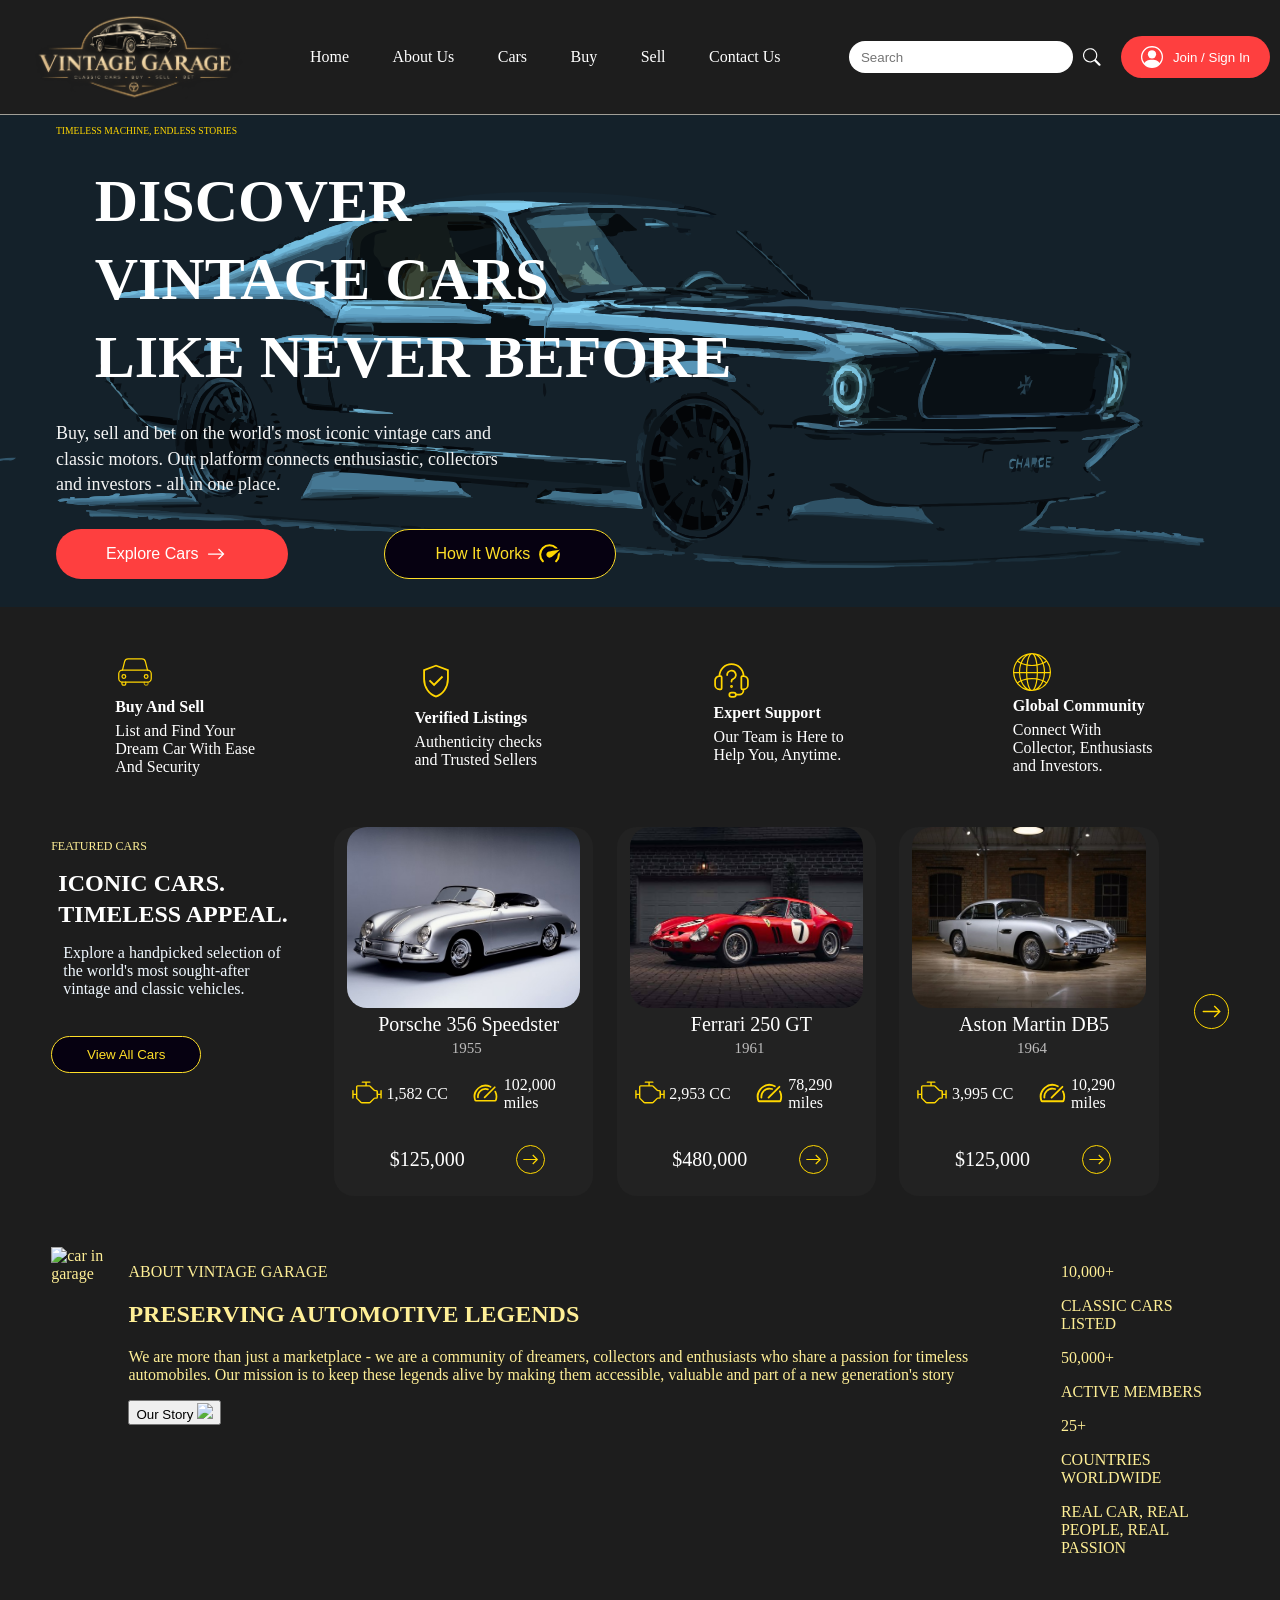
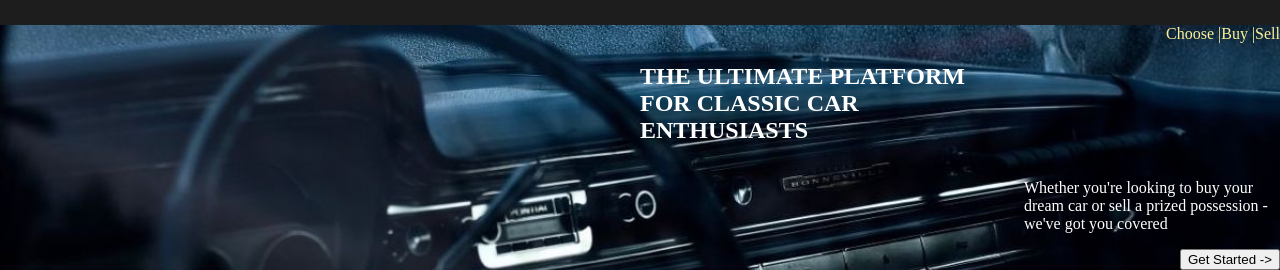
==== index.html @ 6bc0d579 "Initial commit" ====
<html>
  <head>
  <link rel="stylesheet" href="Style/about.css";>
   <link rel="stylesheet" href="Style/nav.css">
   <link rel="stylesheet" href="Style/index-header.css">
   
   
    <style>

    </style>


   </head>
   <body>
	  <div class="top">

      <div class="logo">
        <img class="logo-img" alt="Main-Logo" src="pic/logo.png">
      </div>    
						
      <div class="navi">
        <div class="nav-tab"><a>Home </a></div>
        <div class="nav-tab"><a>About Us</a></div>
        <div class="nav-tab"><a>Cars</a></div>
        <div class="nav-tab"><a>Buy</a></div>
        <div class="nav-tab"><a>Sell</a></div>
        <div class="nav-tab"><a>Contact Us</a></div>
      </div>

      <div class="search">
        <input class="search-bar" type="text" placeholder="Search">
        <svg xmlns="http://www.w3.org/2000/svg" width="20" height="20" fill="currentColor" class="bi-bi-search" viewBox="0 0 16 16">
          <path d="M11.742 10.344a6.5 6.5 0 1 0-1.397 1.398h-.001q.044.06.098.115l3.85 3.85a1 1 0 0 0 1.415-1.414l-3.85-3.85a1 1 0 0 0-.115-.1zM12 6.5a5.5 5.5 0 1 1-11 0 5.5 5.5 0 0 1 11 0"/>
        </svg>
      </div>

      <div  class="login">
        <button>
          <svg xmlns="http://www.w3.org/2000/svg" width="22" height="22" fill="currentColor" class="bi-bi-person-circle" viewBox="0 0 16 16">
            <path d="M11 6a3 3 0 1 1-6 0 3 3 0 0 1 6 0"/>
            <path fill-rule="evenodd" d="M0 8a8 8 0 1 1 16 0A8 8 0 0 1 0 8m8-7a7 7 0 0 0-5.468 11.37C3.242 11.226 4.805 10 8 10s4.757 1.225 5.468 2.37A7 7 0 0 0 8 1"/>
          </svg>
          Join / Sign In
        </button>
      </div>     
    </div>

  
    <header>
      <section class="hero">
        <div  class="hero-content">
          <p class="p-head">TIMELESS MACHINE, ENDLESS STORIES</p>
          <H1 class="head-head">
            DISCOVER <br>
            VINTAGE CARS <br>
            LIKE NEVER BEFORE <BR>
          </H1>
          <P class="p-content">Buy, sell and bet on the world's most iconic vintage cars and  classic motors.
            Our platform connects enthusiastic, collectors and investors - all in one place.
          </P>
        </div>

        <div class="hero-button">
          <button class="explore">Explore Cars 

            <svg xmlns="http://www.w3.org/2000/svg" width="30" height="30" viewBox="0 0 24 24" style="margin-left:2%;"><path fill="#ffffff" d="m18 12l.354-.354l.353.354l-.353.354zm-12 .5a.5.5 0 0 1 0-1zm8.354-4.854l4 4l-.708.708l-4-4zm4 4.708l-4 4l-.708-.708l4-4zM18 12.5H6v-1h12z"/></svg>            

          </button>
          
          
          <button class="how">How It Works  
            <svg xmlns="http://www.w3.org/2000/svg" width="25" height="25" viewBox="0 0 24 24". style="margin-left:5%;"><mask id="lineMdSpeedometerLoop0"><path fill="none" stroke="#ffff" stroke-dasharray="46" stroke-dashoffset="46" stroke-linecap="round" stroke-width="2" d="M21 13C21 8.02944 16.9706 4 12 4C7.02944 4 3 8.02944 3 13C3 17.9706 7.02944 22 12 22" transform="rotate(45 12 13)"><animate fill="freeze" attributeName="stroke-dashoffset" dur="0.6s" values="46;92"/></path><g fill-opacity="0" transform="rotate(-100 12 13)"><path d="M12 14C12 14 12 14 12 14C12 14 12 14 12 14C12 14 12 14 12 14C12 14 12 14 12 14Z"><animate fill="freeze" attributeName="d" begin="0.4s" dur="0.2s" values="M12 14C12 14 12 14 12 14C12 14 12 14 12 14C12 14 12 14 12 14C12 14 12 14 12 14Z;M17 13C17 15.7614 14.7614 18 12 18C9.23858 18 7 15.7614 7 13C7 10.2386 12 -2 12 -2C12 -2 17 10.2386 17 13Z"/></path><path fill="#fff" d="M12 14C12 14 12 14 12 14C12 14 12 14 12 14C12 14 12 14 12 14C12 14 12 14 12 14Z"><animate fill="freeze" attributeName="d" begin="0.4s" dur="0.2s" values="M12 14C12 14 12 14 12 14C12 14 12 14 12 14C12 14 12 14 12 14C12 14 12 14 12 14Z;M15 13C15 14.6568 13.6569 16 12 16C10.3431 16 9 14.6568 9 13C9 11.3431 12 2 12 2C12 2 15 11.3431 15 13Z"/></path><set attributeName="fill-opacity" begin="0.4s" to="1"/><animateTransform attributeName="transform" begin="0.6s" dur="6s" repeatCount="indefinite" type="rotate" values="-100 12 13;65 12 13;65 12 13;65 12 13;30 12 13;10 12 13;0 12 13;35 12 13;55 12 13;65 12 13;75 12 13;15 12 13;-20 12 13;-100 12 13"/></g></mask><rect width="24" height="24" fill="gold" mask="url(#lineMdSpeedometerLoop0)"/></svg>

          </button>
        </div>
      </section>
    </header>

    <div class="icons">   
      <!-- parent icon box ^ -->
      
      <div class="icon-buy">

          <svg xmlns="http://www.w3.org/2000/svg" width="40" height="40" viewBox="0 0 48 48"><path fill="none"
          stroke="#ffd500" stroke-linecap="round" stroke-linejoin="round" d="M8.4 36.146s-.194 1.51 0 2.228c.135.498.264 1.337.78 1.337h2.897c.516 0 .645-.839.78-1.337c.194-.717 0-2.228 0-2.228" stroke-width="1.5"/><rect width="39" height="14.486" x="4.5" y="21.66" fill="none" 
          stroke="#ffd500" stroke-linecap="round" stroke-linejoin="round" rx="4.457" ry="4.457" stroke-width="1.5"/><path fill="none" 
          stroke="#ffd500" stroke-linecap="round" stroke-linejoin="round" d="M35.143 36.146s-.194 1.51 0 2.228c.135.498.264 1.337.78 1.337h2.897c.516 0 .645-.839.78-1.337c.194-.717 0-2.228 0-2.228"/><circle cx="10.629" cy="29.46" r="2.229" fill="none" 
          stroke="#ffd500" stroke-linecap="round" stroke-linejoin="round" stroke-width="1.5"/><path fill="none"
           stroke="#ffd500" stroke-linecap="round" stroke-linejoin="round" d="m8.957 21.66l2.563-10.029c.438-1.713 2.353-3.343 4.123-3.343h16.714c1.77 0 3.685 1.63 4.123 3.343l2.563 10.029" stroke-width="1.5"/><circle cx="37.371" cy="29.46" r="2.229" fill="none" 
           stroke="#ffd500" stroke-linecap="round" stroke-linejoin="round" stroke-width="1.5"/></svg>

        <div class="icon-head">
          Buy And Sell
        </div>
        <div class="text">
          List and Find Your Dream Car With Ease And Security
        </div>

      </div>

      <div class="icon-check">  

          <svg xmlns="http://www.w3.org/2000/svg" width="44" height="44" viewBox="0 0 24 24"><path fill="#ffd500" d="M10.95 14.858L15.908 9.9l-.714-.713l-4.244 4.244l-2.138-2.139l-.714.714l2.852 2.852ZM12 20.962q-3.013-.895-5.007-3.651Q5 14.554 5 11.1V5.692l7-2.615l7 2.615V11.1q0 3.454-1.993 6.21q-1.994 2.757-5.007 3.652Zm0-1.062q2.6-.825 4.3-3.3t1.7-5.5V6.375l-6-2.23l-6 2.23V11.1q0 3.025 1.7 5.5t4.3 3.3Zm0-7.88Z"/></svg>

          <div class="icon-head">
          Verified Listings
        </div>

        <div class="text">
          Authenticity checks and Trusted Sellers
        </div>

      </div>

      <div class="icon-support">

          <svg xmlns="http://www.w3.org/2000/svg" width="35" height="35" viewBox="0 0 24 24" fill="#000000">
          <g fill="none" stroke="#ffd500" stroke-width="1.2">
          <path stroke-linecap="round" stroke-linejoin="round" d="M4.5 18h-.75a3 3 0 0 1-3-3v-3a3 3 0 0 1 3-3h.75a.75.75 0 0 1 .75.75v7.5a.75.75 0 0 1-.75.75m15.75 0h-.75a.75.75 0 0 1-.75-.75v-7.5A.75.75 0 0 1 19.5 9h.75a3 3 0 0 1 3 3v3a3 3 0 0 1-3 3M3.75 9a8.25 8.25 0 1 1 16.5 0M15 21.75h2.25a3 3 0 0 0 3-3V18"/>
          <path stroke-linecap="round" stroke-linejoin="round" d="M13.5 23.25H12a1.5 1.5 0 1 1 0-3h1.5a1.5 1.5 0 1 1 0 3M9 8.25a3 3 0 0 1 5.753-1.192c.218.505.294 1.06.218 1.605A3 3 0 0 1 13 11.079a1.5 1.5 0 0 0-1 1.415v.256"/>
          <path d="M12 16.5a.375.375 0 0 1 0-.75m0 .75a.375.375 0 0 0 0-.75"/>
          </g>
          </svg>

          <div class="icon-head">
          Expert Support
          </div>

        <div class="text">
          Our Team is Here to Help You, Anytime.
        </div>

      </div>

      <div class="icon-global">
        
          <svg xmlns="http://www.w3.org/2000/svg" width="38" height="38" viewBox="0 0 32 32"><path fill="#ffd500" d="M.034 16.668C.388 25.179 7.403 32 16 32s15.612-6.821 15.966-15.332A.493.493 0 0 0 32 16.5c0-.036-.013-.067-.02-.1c.003-.134.02-.265.02-.4c0-8.822-7.178-16-16-16S0 7.178 0 16c0 .135.017.266.02.4c-.007.033-.02.064-.02.1c0 .06.015.115.034.168zm24.887 6.074a21.921 21.921 0 0 0-4.215-1.271c.158-1.453.251-2.962.28-4.47h4.98c-.091 2.054-.456 3.993-1.045 5.741zM26.965 17h3.984a14.885 14.885 0 0 1-2.663 7.579a17.158 17.158 0 0 0-2.457-1.44c.645-1.869 1.042-3.943 1.136-6.139zm-14.576 5.286A23.416 23.416 0 0 1 16 22c1.224 0 2.433.102 3.61.286C18.916 27.621 17.4 31 16 31s-2.916-3.379-3.611-8.714zm1.519 8.378c-2.751-.882-5.078-3.471-6.482-6.984a20.873 20.873 0 0 1 3.99-1.217c.459 3.496 1.298 6.542 2.492 8.201zm-1.634-19.955A24.43 24.43 0 0 0 16 11a24.43 24.43 0 0 0 3.726-.291c.172 1.62.274 3.388.274 5.291h-8c0-1.903.102-3.671.274-5.291zM19.985 17a49.022 49.022 0 0 1-.26 4.291A24.397 24.397 0 0 0 16 21a24.42 24.42 0 0 0-3.726.291a48.668 48.668 0 0 1-.26-4.291h7.971zm.6 5.463c1.404.282 2.743.692 3.99 1.217c-1.404 3.513-3.731 6.102-6.482 6.984c1.193-1.659 2.032-4.705 2.492-8.201zM21 16c0-1.836-.102-3.696-.294-5.47c1.48-.292 2.896-.72 4.215-1.271C25.605 11.288 26 13.574 26 16h-5zm-.415-6.463c-.46-3.496-1.298-6.543-2.493-8.201c2.751.882 5.078 3.471 6.482 6.984a20.792 20.792 0 0 1-3.989 1.217zm-.974.177C18.433 9.898 17.224 10 16 10s-2.433-.102-3.611-.286C13.084 4.379 14.6 1 16 1c1.4 0 2.916 3.379 3.611 8.714zm-8.196-.177a20.895 20.895 0 0 1-3.99-1.217c1.404-3.513 3.731-6.102 6.482-6.984c-1.193 1.659-2.032 4.705-2.492 8.201zm-.121.993A51.315 51.315 0 0 0 11 16H6c0-2.426.395-4.712 1.079-6.742c1.319.552 2.735.979 4.215 1.272zm-.28 6.47c.029 1.508.122 3.017.28 4.471c-1.48.292-2.896.72-4.215 1.271c-.589-1.748-.954-3.687-1.045-5.742h4.98zM6.17 23.139a17.24 17.24 0 0 0-2.456 1.44A14.882 14.882 0 0 1 1.051 17h3.984c.094 2.196.491 4.27 1.135 6.139zM4.313 25.38a16.126 16.126 0 0 1 2.207-1.305c1.004 2.485 2.449 4.548 4.186 5.943a15.05 15.05 0 0 1-6.393-4.638zm16.981 4.637c1.738-1.394 3.182-3.458 4.186-5.943c.79.384 1.522.826 2.207 1.305a15.033 15.033 0 0 1-6.393 4.638zM27 16c0-2.567-.428-4.987-1.17-7.139c.88-.422 1.698-.907 2.457-1.44A14.91 14.91 0 0 1 31 16h-4zm.688-9.38c-.685.479-1.417.921-2.207 1.305c-1.004-2.485-2.449-4.549-4.186-5.943a15.062 15.062 0 0 1 6.393 4.638zM10.706 1.983C8.968 3.377 7.524 5.441 6.52 7.926A16.173 16.173 0 0 1 4.313 6.62a15.04 15.04 0 0 1 6.393-4.637zM3.714 7.421a17.185 17.185 0 0 0 2.456 1.44A21.954 21.954 0 0 0 5 16H1c0-3.19 1.009-6.145 2.714-8.579z"/></svg>

        <div class="icon-head">
          Global Community
        </div>

        <div class="text">
          Connect With Collector, Enthusiasts and Investors.
        </div>

      </div>

    </div>    
        <!-- parent icon block close^ -->


    <div class="feature-cars">

      <div class="const-feature">
        <div class="const-feature-gold">
          <p>FEATURED CARS</p>
        </div>
        
        <div class="const-feature-heading">
          <h2>ICONIC CARS.<br>
          TIMELESS APPEAL.
          </h2>
        </div>

        <div class="const-feature-content">
          <p>Explore a handpicked selection of the world's most sought-after vintage and classic vehicles.</p>
        </div>  
          <button>View All Cars
            <!-- icon of arrow -->
          </button>

      </div>

      <div class="const-card">

        <img class="card-img" src="pic/Porsche-356.jpeg">
        <p class="card-name">
          Porsche 356 Speedster
        </p>
        <p class="card-year">
           1955
        </p>

        <div class="card-info">

          <div class="engine1">
              <svg xmlns="http://www.w3.org/2000/svg" width="30" height="30" viewBox="0 13 256 256"><path fill="#ffd700" d="M248 106a6 6 0 0 0-6 6v26h-20v-18a14 14 0 0 0-14-14h-12.69a2 2 0 0 1-1.41-.58L158.58 70.1a13.9 13.9 0 0 0-9.89-4.1H126V46h26a6 6 0 0 0 0-12H88a6 6 0 0 0 0 12h26v20H48a14 14 0 0 0-14 14v58H14v-26a6 6 0 0 0-12 0v64a6 6 0 0 0 12 0v-26h20v22.69a13.9 13.9 0 0 0 4.1 9.89l35.32 35.32a13.9 13.9 0 0 0 9.89 4.1h65.38a13.9 13.9 0 0 0 9.89-4.1l35.32-35.32a2 2 0 0 1 1.41-.58H208a14 14 0 0 0 14-14v-18h20v26a6 6 0 0 0 12 0v-64a6 6 0 0 0-6-6Zm-38 62a2 2 0 0 1-2 2h-12.69a13.9 13.9 0 0 0-9.89 4.1l-35.32 35.32a2 2 0 0 1-1.41.58H83.31a2 2 0 0 1-1.41-.58L46.58 174.1a2 2 0 0 1-.58-1.41V80a2 2 0 0 1 2-2h100.69a2 2 0 0 1 1.41.58l35.32 35.32a13.9 13.9 0 0 0 9.89 4.1H208a2 2 0 0 122Z"></path></svg>  
              <P>1,582 CC</P>
          </div>


          <div class="speedometer1">
             <svg xmlns="http://www.w3.org/2000/svg" width="30" height="30" viewBox="0 0 256 256"><path fill="#ffd700" d="m114.34 154.34l96-96a8 8 0 0 1 11.32 11.32l-96 96a8 8 0 0 1-11.32-11.32M128 88a63.9 63.9 0 0 1 20.44 3.33a8 8 0 1 0 5.11-15.16a80 80 0 0 0-105.06 84.71a8 8 0 0 0 7.94 7.12c.29 0 .59 0 .89-.05a8 8 0 0 0 7.07-8.83A64.92 64.92 0 0 1 64 152a64.07 64.07 0 0 1 64-64m99.74 13a8 8 0 0 0-14.24 7.3a96.27 96.27 0 0 1 5 75.71l-181.1-.07A96.24 96.24 0 0 1 128 56h.88a95 95 0 0 1 42.82 10.5a8 8 0 1 0 7.3-14.23a112 112 0 0 0-156.66 137A16.07 16.07 0 0 0 37.46 200h181.07a16 16 0 0 0 15.11-10.71a112.35 112.35 0 0 0-5.9-88.3Z"/></svg>
            <p>102,000 miles</p>
          </div> 

        </div>


        <div class="p-price-arrow">
          <p>$125,000</p>
          <svg xmlns="http://www.w3.org/2000/svg" width="35" height="35" viewBox="0 0 24 24"><path fill="#ffd700" d="m18 12l.354-.354l.353.354l-.353.354zm-12 .5a.5.5 0 0 1 0-1zm8.354-4.854l4 4l-.708.708l-4-4zm4 4.708l-4 4l-.708-.708l4-4zM18 12.5H6v-1h12z"/></svg>
        </div>

      </div>
      <!--  -->
      
      <div class="const-card">

        <img class="card-img" src="pic/ferrari250.jpeg">
        <p class="card-name">
          Ferrari 250 GT
        </p>
        <p class="card-year">
           1961
        </p>

        <div class="card-info">

          <div class="engine1">
              <svg xmlns="http://www.w3.org/2000/svg" width="30" height="30" viewBox="0 13 256 256"><path fill="#ffd700" d="M248 106a6 6 0 0 0-6 6v26h-20v-18a14 14 0 0 0-14-14h-12.69a2 2 0 0 1-1.41-.58L158.58 70.1a13.9 13.9 0 0 0-9.89-4.1H126V46h26a6 6 0 0 0 0-12H88a6 6 0 0 0 0 12h26v20H48a14 14 0 0 0-14 14v58H14v-26a6 6 0 0 0-12 0v64a6 6 0 0 0 12 0v-26h20v22.69a13.9 13.9 0 0 0 4.1 9.89l35.32 35.32a13.9 13.9 0 0 0 9.89 4.1h65.38a13.9 13.9 0 0 0 9.89-4.1l35.32-35.32a2 2 0 0 1 1.41-.58H208a14 14 0 0 0 14-14v-18h20v26a6 6 0 0 0 12 0v-64a6 6 0 0 0-6-6Zm-38 62a2 2 0 0 1-2 2h-12.69a13.9 13.9 0 0 0-9.89 4.1l-35.32 35.32a2 2 0 0 1-1.41.58H83.31a2 2 0 0 1-1.41-.58L46.58 174.1a2 2 0 0 1-.58-1.41V80a2 2 0 0 1 2-2h100.69a2 2 0 0 1 1.41.58l35.32 35.32a13.9 13.9 0 0 0 9.89 4.1H208a2 2 0 0 122Z"></path></svg>  
              <P>2,953 CC</P>
          </div>


          <div class="speedometer1">
             <svg xmlns="http://www.w3.org/2000/svg" width="30" height="30" viewBox="0 0 256 256"><path fill="#ffd700" d="m114.34 154.34l96-96a8 8 0 0 1 11.32 11.32l-96 96a8 8 0 0 1-11.32-11.32M128 88a63.9 63.9 0 0 1 20.44 3.33a8 8 0 1 0 5.11-15.16a80 80 0 0 0-105.06 84.71a8 8 0 0 0 7.94 7.12c.29 0 .59 0 .89-.05a8 8 0 0 0 7.07-8.83A64.92 64.92 0 0 1 64 152a64.07 64.07 0 0 1 64-64m99.74 13a8 8 0 0 0-14.24 7.3a96.27 96.27 0 0 1 5 75.71l-181.1-.07A96.24 96.24 0 0 1 128 56h.88a95 95 0 0 1 42.82 10.5a8 8 0 1 0 7.3-14.23a112 112 0 0 0-156.66 137A16.07 16.07 0 0 0 37.46 200h181.07a16 16 0 0 0 15.11-10.71a112.35 112.35 0 0 0-5.9-88.3Z"/></svg>
            <p>78,290 miles</p>
          </div> 

        </div>


        <div class="p-price-arrow">
          <p>$480,000</p>
          <svg xmlns="http://www.w3.org/2000/svg" width="35" height="35" viewBox="0 0 24 24"><path fill="#ffd700" d="m18 12l.354-.354l.353.354l-.353.354zm-12 .5a.5.5 0 0 1 0-1zm8.354-4.854l4 4l-.708.708l-4-4zm4 4.708l-4 4l-.708-.708l4-4zM18 12.5H6v-1h12z"/></svg>
        </div>

      </div>

          <!--  -->



      <div class="const-card">

        <img class="card-img" src="pic/aston-martin.jpeg">
        <p class="card-name">
          Aston Martin DB5
        </p>
        <p class="card-year">
           1964
        </p>

        <div class="card-info">

          <div class="engine1">
              <svg xmlns="http://www.w3.org/2000/svg" width="30" height="30" viewBox="0 13 256 256"><path fill="#ffd700" d="M248 106a6 6 0 0 0-6 6v26h-20v-18a14 14 0 0 0-14-14h-12.69a2 2 0 0 1-1.41-.58L158.58 70.1a13.9 13.9 0 0 0-9.89-4.1H126V46h26a6 6 0 0 0 0-12H88a6 6 0 0 0 0 12h26v20H48a14 14 0 0 0-14 14v58H14v-26a6 6 0 0 0-12 0v64a6 6 0 0 0 12 0v-26h20v22.69a13.9 13.9 0 0 0 4.1 9.89l35.32 35.32a13.9 13.9 0 0 0 9.89 4.1h65.38a13.9 13.9 0 0 0 9.89-4.1l35.32-35.32a2 2 0 0 1 1.41-.58H208a14 14 0 0 0 14-14v-18h20v26a6 6 0 0 0 12 0v-64a6 6 0 0 0-6-6Zm-38 62a2 2 0 0 1-2 2h-12.69a13.9 13.9 0 0 0-9.89 4.1l-35.32 35.32a2 2 0 0 1-1.41.58H83.31a2 2 0 0 1-1.41-.58L46.58 174.1a2 2 0 0 1-.58-1.41V80a2 2 0 0 1 2-2h100.69a2 2 0 0 1 1.41.58l35.32 35.32a13.9 13.9 0 0 0 9.89 4.1H208a2 2 0 0 122Z"></path></svg>  
              <P>3,995 CC</P>
          </div>


          <div class="speedometer1">
             <svg xmlns="http://www.w3.org/2000/svg" width="30" height="30" viewBox="0 0 256 256"><path fill="#ffd700" d="m114.34 154.34l96-96a8 8 0 0 1 11.32 11.32l-96 96a8 8 0 0 1-11.32-11.32M128 88a63.9 63.9 0 0 1 20.44 3.33a8 8 0 1 0 5.11-15.16a80 80 0 0 0-105.06 84.71a8 8 0 0 0 7.94 7.12c.29 0 .59 0 .89-.05a8 8 0 0 0 7.07-8.83A64.92 64.92 0 0 1 64 152a64.07 64.07 0 0 1 64-64m99.74 13a8 8 0 0 0-14.24 7.3a96.27 96.27 0 0 1 5 75.71l-181.1-.07A96.24 96.24 0 0 1 128 56h.88a95 95 0 0 1 42.82 10.5a8 8 0 1 0 7.3-14.23a112 112 0 0 0-156.66 137A16.07 16.07 0 0 0 37.46 200h181.07a16 16 0 0 0 15.11-10.71a112.35 112.35 0 0 0-5.9-88.3Z"/></svg>
            <p>10,290 miles</p>
          </div> 

        </div>


        <div class="p-price-arrow">
          <p>$125,000</p>
          <svg xmlns="http://www.w3.org/2000/svg" width="35" height="35" viewBox="0 0 24 24"><path fill="#ffd700" d="m18 12l.354-.354l.353.354l-.353.354zm-12 .5a.5.5 0 0 1 0-1zm8.354-4.854l4 4l-.708.708l-4-4zm4 4.708l-4 4l-.708-.708l4-4zM18 12.5H6v-1h12z"/></svg>
        </div>

      </div>





<!--  -->

      <div class="see-all">
        <svg xmlns="http://www.w3.org/2000/svg" width="33" height="33" viewBox="0 0 24 24"><path fill="#ffd700" d="m18 12l.354-.354l.353.354l-.353.354zm-12 .5a.5.5 0 0 1 0-1zm8.354-4.854l4 4l-.708.708l-4-4zm4 4.708l-4 4l-.708-.708l4-4zM18 12.5H6v-1h12z"/></svg>
      </div>

    </div>
    

    <section class="middle">

      <div class="car-garage">
        
        <img src="pic/car-garage.jpeg" alt="car in garage">
      
      </div>

      <div class="about-story">

        <p>ABOUT VINTAGE GARAGE</p>
        <h2>PRESERVING AUTOMOTIVE LEGENDS</h2>
        <P>We are more than just a marketplace - 
          we are a community of dreamers, collectors and enthusiasts who share a passion for timeless 
        automobiles. Our mission is to keep these legends alive by making them accessible, 
        valuable and part of a new generation's story</P>

        <button >Our Story <img src="arrow"> </button>

      </div>

      <div class="about-garage">

        <p>10,000+</p>
        <p>CLASSIC CARS LISTED</p>
        
        <p>50,000+</p>
        <P>ACTIVE MEMBERS</P>

        <P>25+</P>
        <p>COUNTRIES WORLDWIDE</p>

        <P>REAL CAR, REAL PEOPLE, REAL PASSION</P>

      </div>

    </section>

    <section class="platform">
      
      <!-- <img src="background-img of steering wheel"> Background -->
      Choose |Buy |Sell
      <h2>THE ULTIMATE PLATFORM <br> FOR CLASSIC CAR <br> ENTHUSIASTS</h2>
      <p>Whether you're looking to buy your dream car or sell a prized possession -
         we've got you covered</p>

      <button> Get Started -></button>

    </section>


    
    </html>
    </body>
---- Style/about.css ----
body
{
  padding:0%;
  margin:0%;
  background-color: rgba(0, 0, 0, 0.887);
  color:rgb(255, 239, 150);
}
---- Style/nav.css ----
.top
{
  display: flex;
  flex-wrap:wrap;

  margin:10px;
  gap:20px;

  justify-content:space-between;
  align-items: center; 
 
}

.logo{
  display:flex;
  max-width:250px;
     margin-left:auto ;
    margin-right: auto;
}
  .logo-img{
    width:100%;
    height:auto;
  }

.navi{
  flex:1;
  display:flex;
  justify-content:center;
  align-items:center;
  gap:25px;
  margin-left:30px;
  margin-right: 30px;
}
  .nav-tab{
    flex:auto;
    color:white;
    }
.search{
  display:flex;
  flex:1;
  max-width:20%;
  justify-content: flex-end;
  align-items:center;
  gap:5px;
}
  .search-bar{
    height:32px;
    width:100%;
    padding: 5px 12px;
    margin-right:2%;
    border:none;
    border-radius: 20px;
  }
  .bi-bi-search
  {
    color:white;
  }
  
.login{
  display: flex;
  justify-content:flex-end;  
  margin-left: auto;
  margin-right:auto;
  align-items:center;
  gap:5px;
}
  .login button{ 
    display:flex;
    flex:1;   
    border:none;
    background-color:rgb(254, 63, 63); 
    color:white;  
    justify-content: center;
    align-items: center;
    padding:10px 20px ;
    gap:10px;
    border-radius: 30px;
    cursor:pointer;
  }
  .login button svg{
    display:block;
  }
---- Style/index-header.css ----
header{
   border-top: 1px solid rgba(255, 244, 223, 0.6);
   background-image: url('../pic/ford.svg');
   background-color:rgba(20, 178, 240, 0.5);
   background-blend-mode: multiply;
   background-size:cover;
   background-position: center;
   background-repeat: no-repeat;
   min-height: 400px;
}


  .hero{
  display:flex;
  flex-direction: column;
  justify-content:center;
  max-width:700px;
  }

  .hero-content{
    max-width:100%;
    margin-left: 8%;
  }

    .p-head{
      color:#ffd700;
      letter-spacing: 20%;
      font-size:60%;
      height:10%;
    }
    .head-head{
      height:60%;
      width:100%;
      color:white;
      font-size:60px;
      line-height: 1.3;
      margin:4%;
      margin-left:6%;
    }
    .p-content{
      height: 30%;
      color:whitesmoke;
      line-height:1.4;
      max-width: 70%;
      font-size:18px;
    }

  .hero-button{
    display:flex;
    gap:15%;
    margin-left:8%;
    margin-top:2%;
    margin-bottom:4%;
  }
    .hero-button button{
      padding:10px 50px;
      font-size:16px;
      cursor:pointer;
      width:36%;
      max-width: 50%;
    }
    .explore{
    border:none;
    background-color:rgb(254, 63, 63); 
    color:#ffffff;
    border-radius: 30px;
    display: flex;
  flex-direction: row;
  align-items: center;
    }
    .how{
      background-color: rgb(6, 1, 17);
  color:rgb(255, 223, 40);
  border-radius: 30px;
  border:1.5px solid #ffdf28;
  display: flex;
  flex-direction: row;
  align-items: center;
    }
  
.icons{
  display:flex;
  flex-wrap:wrap;
  /* background-color: brown; */
  margin-top:3.5%;
  margin-left:9%;
  margin-right:6%;
  gap:10%;
  }
  .icon-buy{
    flex:1;
    display: flex;
    flex-direction: column;
    justify-content: center;
    align-items: start;

    /* background-color:greenyellow ; */
  }
  .icon-check{
    /* background-color: aqua; */
    flex:1;
    display: flex;
    flex-direction: column;
    align-items: start;
    justify-content: center;
  }
  .icon-support{
    /* background-color: chartreuse; */
    flex:1;
    display: flex;
    flex-direction: column;
    align-items: start;
    justify-content: center;
  }
  .icon-global{
    /* background-color: chocolate; */
    flex:1;
    display: flex;
    flex-direction: column;
    align-items:start;
    justify-content: center;
  }
    .icon-head{
      color: white;
      font-weight:700;
      margin-top: 3.3%;
      margin-bottom: 3%;
    }
    .text{
      color:white;
      width:80%;
    }


  /*1 info, 3cars */

.feature-cars{  
  display:flex;
  margin:4%;
  gap:2%;
}
  .const-feature{
    flex:1;
    display:flex;
    flex-direction:column;
  }
    .const-feature-gold{
      font-size:12px;
    }
    .const-feature-heading{
      margin-left:2%;
      color:white;
      line-height: 1.3;
    }
      .const-feature-heading h2{
        margin:2px;
      }
    .const-feature-content{
      color:aliceblue;
      margin:2px;
    }
      .const-feature-content p{
        margin:10px;
      }
    .const-feature button{
      width:150px;
      max-width:100%;
      padding:10px 20px;
      background-color: rgb(6, 1, 17);
      color:rgb(255, 223, 40);
      border-radius: 30px;
      border:1.5px solid rgb(255, 223, 40);
      margin-top: 10%;
    }
  .const-card{
    flex:1;
    background-color: rgba(57, 57, 56, 0.202);
    color:#ffffff;
    display:flex;
    flex-direction:column;
    align-items:center;
    border-radius: 20px;
    max-height: 400px;
  }
    .card-img{
      width: 90%;
      height: 50%;
      object-fit: cover;
      border-radius: 20px;
    }
    .card-name{
      color:white;
      font-size:20px;
      margin:0;
      margin-top:2%;
      margin-left:4%;
    }
    .card-year{
      width: 90%; 
      height:3%;
      color:white;
      font-size:15px;
      text-align:center;
      margin:4px;
      margin-left:4%;
      color:rgb(189, 188, 188);
    }
    .card-info{
      display: flex;
      align-items:center;
      justify-content:center;
      gap:3%;
      width:90%;
      margin-left:4%;
      margin-top:2%;
    }
      .engine1{
        flex:1;
        display:flex;  
        align-items: center;  
        gap:4%; 
      }
      .speedometer1{
        flex:1;
        display:flex;  
        align-items: center; 
        gap:4%;
      }
    .p-price-arrow{
      display:flex;
      width:60%;
      justify-content:start;
      justify-content:space-between;
      align-items:center;
      margin-left:3%;
      margin-bottom:2%;
    }
      .p-price-arrow p{
        color:white;
        font-size:20px;
      }
      .p-price-arrow svg{
        border:1.4px solid #ffd700;
        border-radius:50%;
        width:27px;
        height:27px;
        }

  .see-all{
    height:fit-content;
    align-items:center;
    margin-top:auto;
    margin-bottom:auto; 
    justify-content:center;
    margin-left: 1%;
    border:1.3px solid #ffd700;
    border-radius:50%;
  }

.middle{
  display:flex;
  flex-direction:row;
  justify-content:space-between;
  margin:4%;
  gap:2%;
}
.car-garage img{
  flex:1;
  display:flex;
  object-fit:contain; 

} 




.platform{
  background-image: url('../pic/drive.jpeg');
  background-size:cover;
   background-position: center;
   background-repeat: no-repeat;
   display: flex;
   flex-direction: column;
   align-items: flex-end;
}
  .platform h2{
    display: flex;
    width:50%;
    color:#ffffff;
  }
  .platform p{
    display: flex;
    width:20%;
    color:#ffffff;
  }
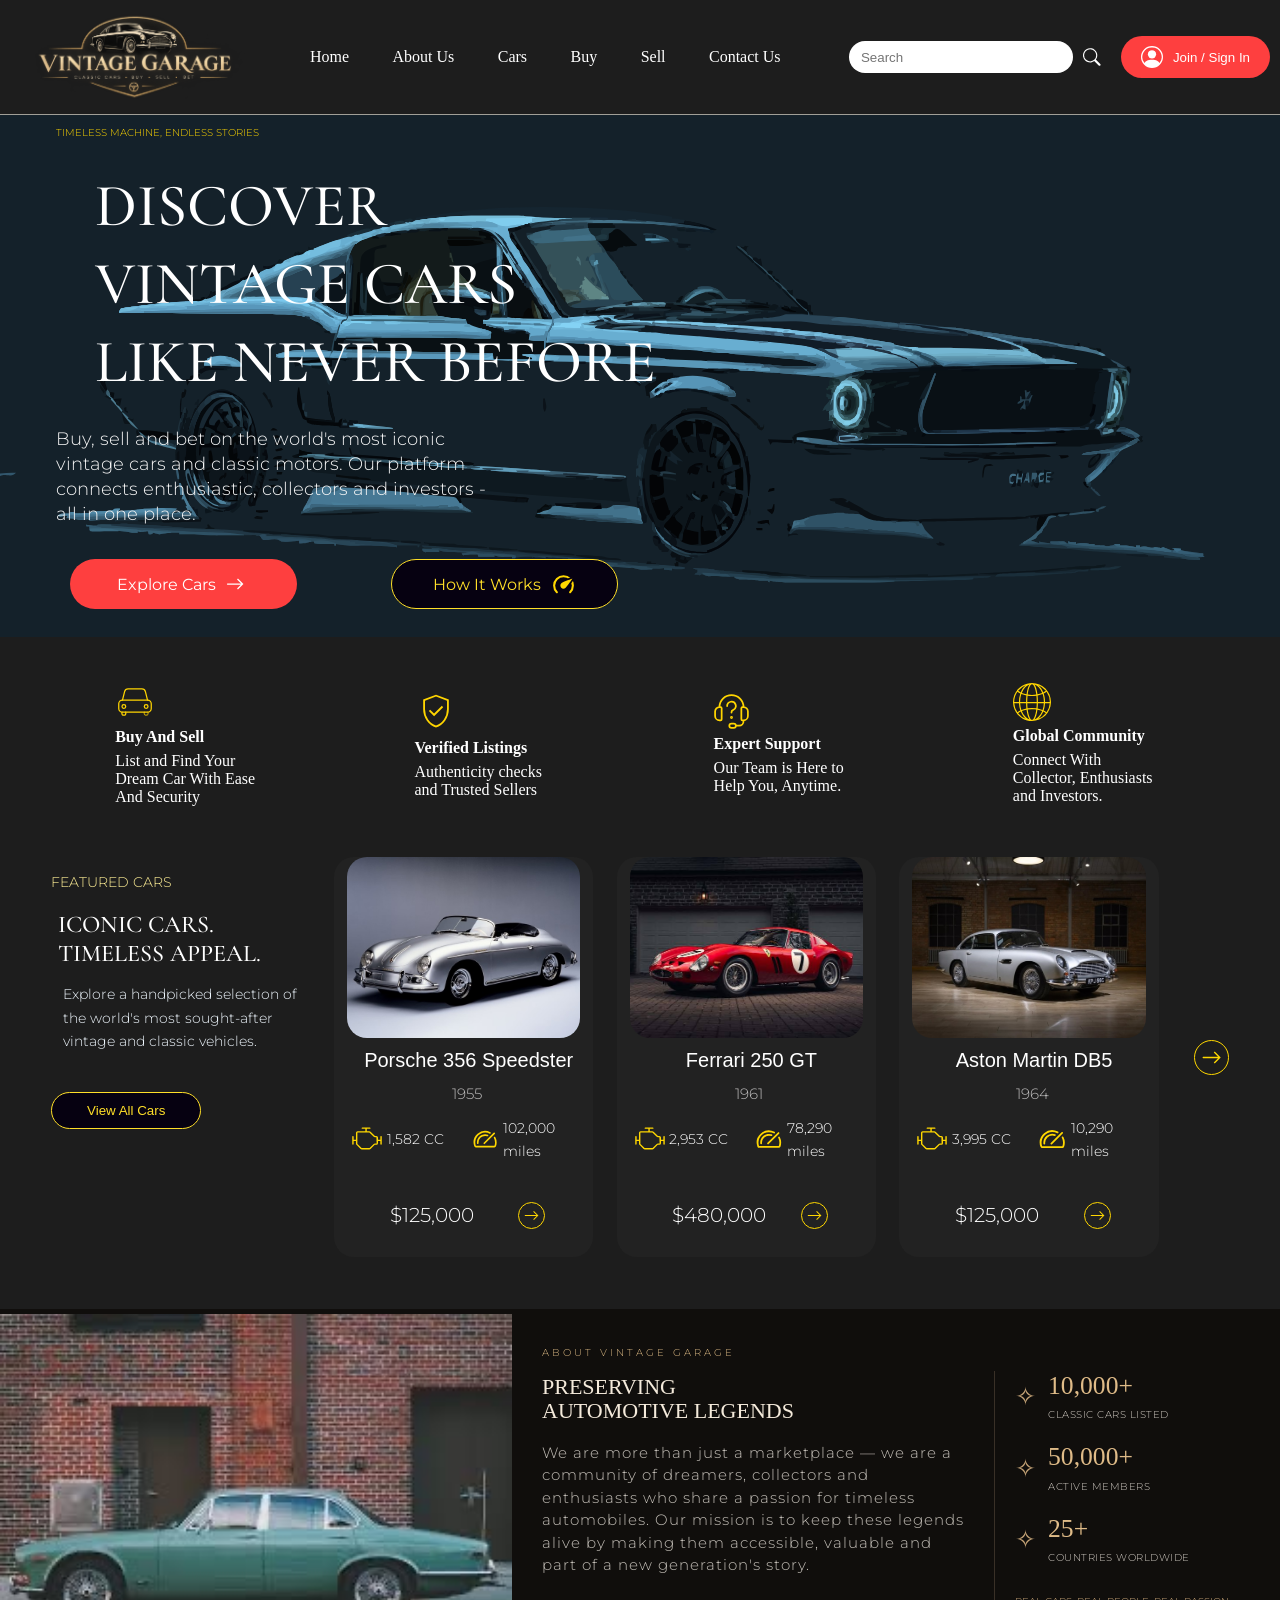
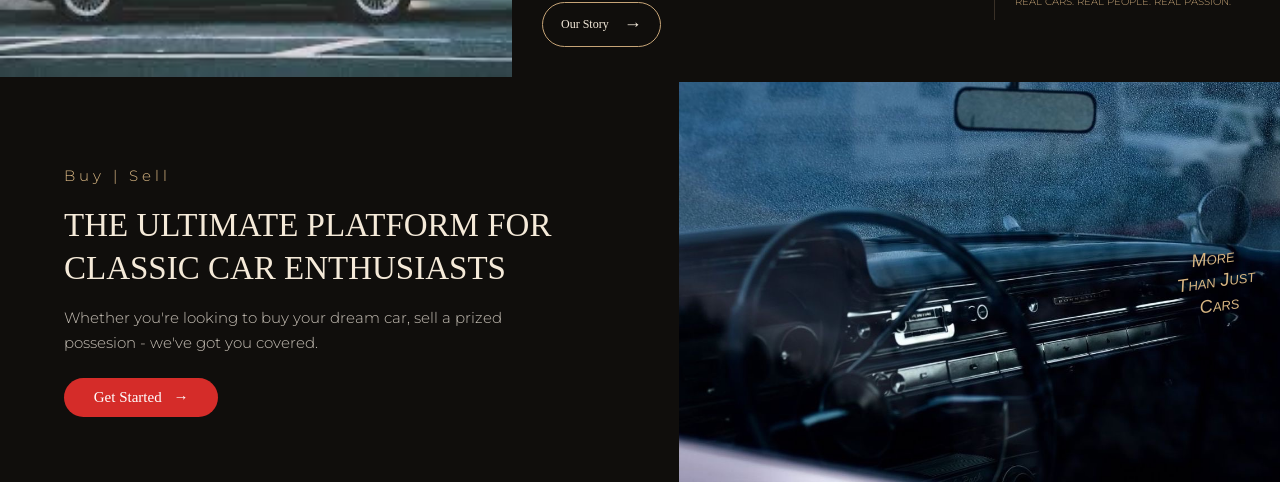
==== commit 38ed3aef: "Updated Vintage" ====
--- a/index.html
+++ b/index.html
@@ -3,7 +3,10 @@
   <link rel="stylesheet" href="Style/about.css";>
    <link rel="stylesheet" href="Style/nav.css">
    <link rel="stylesheet" href="Style/index-header.css">
-   
+   <link rel="preconnect" href="https://fonts.googleapis.com">
+<link rel="preconnect" href="https://fonts.gstatic.com" crossorigin>
+
+<link href="https://fonts.googleapis.com/css2?family=Cormorant+Garamond:wght@400;500;600;700&family=Montserrat:wght@400;500;600;700&display=swap" rel="stylesheet">
    
     <style>
 
@@ -11,7 +14,7 @@
 
 
    </head>
-   <body>
+  <body>
 	  <div class="top">
 
       <div class="logo">
@@ -61,17 +64,19 @@
         </div>
 
         <div class="hero-button">
-          <button class="explore">Explore Cars 
-
-            <svg xmlns="http://www.w3.org/2000/svg" width="30" height="30" viewBox="0 0 24 24" style="margin-left:2%;"><path fill="#ffffff" d="m18 12l.354-.354l.353.354l-.353.354zm-12 .5a.5.5 0 0 1 0-1zm8.354-4.854l4 4l-.708.708l-4-4zm4 4.708l-4 4l-.708-.708l4-4zM18 12.5H6v-1h12z"/></svg>            
-
-          </button>
+          <!-- <button class="explore"> -->
+            <a class="explore" href="About.html">
+            Explore Cars 
+            <svg xmlns="http://www.w3.org/2000/svg" width="30" height="30" viewBox="0 0 24 24" style="margin-left:2%;"><path fill="#ffffff" d="m18 12l.354-.354l.353.354l-.353.354zm-12 .5a.5.5 0 0 1 0-1zm8.354-4.854l4 4l-.708.708l-4-4zm4 4.708l-4 4l-.708-.708l4-4zM18 12.5H6v-1h12z"/></svg>
+          </a>            
+          <!-- </button> -->
           
           
-          <button class="how">How It Works  
+          <!-- <button class="how"> -->
+            <a class="how" href="contact.html">How It Works  
             <svg xmlns="http://www.w3.org/2000/svg" width="25" height="25" viewBox="0 0 24 24". style="margin-left:5%;"><mask id="lineMdSpeedometerLoop0"><path fill="none" stroke="#ffff" stroke-dasharray="46" stroke-dashoffset="46" stroke-linecap="round" stroke-width="2" d="M21 13C21 8.02944 16.9706 4 12 4C7.02944 4 3 8.02944 3 13C3 17.9706 7.02944 22 12 22" transform="rotate(45 12 13)"><animate fill="freeze" attributeName="stroke-dashoffset" dur="0.6s" values="46;92"/></path><g fill-opacity="0" transform="rotate(-100 12 13)"><path d="M12 14C12 14 12 14 12 14C12 14 12 14 12 14C12 14 12 14 12 14C12 14 12 14 12 14Z"><animate fill="freeze" attributeName="d" begin="0.4s" dur="0.2s" values="M12 14C12 14 12 14 12 14C12 14 12 14 12 14C12 14 12 14 12 14C12 14 12 14 12 14Z;M17 13C17 15.7614 14.7614 18 12 18C9.23858 18 7 15.7614 7 13C7 10.2386 12 -2 12 -2C12 -2 17 10.2386 17 13Z"/></path><path fill="#fff" d="M12 14C12 14 12 14 12 14C12 14 12 14 12 14C12 14 12 14 12 14C12 14 12 14 12 14Z"><animate fill="freeze" attributeName="d" begin="0.4s" dur="0.2s" values="M12 14C12 14 12 14 12 14C12 14 12 14 12 14C12 14 12 14 12 14C12 14 12 14 12 14Z;M15 13C15 14.6568 13.6569 16 12 16C10.3431 16 9 14.6568 9 13C9 11.3431 12 2 12 2C12 2 15 11.3431 15 13Z"/></path><set attributeName="fill-opacity" begin="0.4s" to="1"/><animateTransform attributeName="transform" begin="0.6s" dur="6s" repeatCount="indefinite" type="rotate" values="-100 12 13;65 12 13;65 12 13;65 12 13;30 12 13;10 12 13;0 12 13;35 12 13;55 12 13;65 12 13;75 12 13;15 12 13;-20 12 13;-100 12 13"/></g></mask><rect width="24" height="24" fill="gold" mask="url(#lineMdSpeedometerLoop0)"/></svg>
-
-          </button>
+            </a>
+          <!-- </button> -->
         </div>
       </section>
     </header>
@@ -277,11 +282,6 @@
       </div>
 
 
-
-
-
-<!--  -->
-
       <div class="see-all">
         <svg xmlns="http://www.w3.org/2000/svg" width="33" height="33" viewBox="0 0 24 24"><path fill="#ffd700" d="m18 12l.354-.354l.353.354l-.353.354zm-12 .5a.5.5 0 0 1 0-1zm8.354-4.854l4 4l-.708.708l-4-4zm4 4.708l-4 4l-.708-.708l4-4zM18 12.5H6v-1h12z"/></svg>
       </div>
@@ -289,57 +289,125 @@
     </div>
     
 
-    <section class="middle">
-
-      <div class="car-garage">
-        
-        <img src="pic/car-garage.jpeg" alt="car in garage">
-      
-      </div>
-
-      <div class="about-story">
-
-        <p>ABOUT VINTAGE GARAGE</p>
-        <h2>PRESERVING AUTOMOTIVE LEGENDS</h2>
-        <P>We are more than just a marketplace - 
-          we are a community of dreamers, collectors and enthusiasts who share a passion for timeless 
-        automobiles. Our mission is to keep these legends alive by making them accessible, 
-        valuable and part of a new generation's story</P>
-
-        <button >Our Story <img src="arrow"> </button>
-
-      </div>
-
-      <div class="about-garage">
-
-        <p>10,000+</p>
-        <p>CLASSIC CARS LISTED</p>
-        
-        <p>50,000+</p>
-        <P>ACTIVE MEMBERS</P>
-
-        <P>25+</P>
-        <p>COUNTRIES WORLDWIDE</p>
-
-        <P>REAL CAR, REAL PEOPLE, REAL PASSION</P>
-
-      </div>
+
+    <!-- ABOUT-->
+    <section class="about-section">
+
+        <!-- LS img-->
+        <div class="about-image">
+            <img src="pic/garage.jpeg"
+                alt="Vintage car with a man standing beside it">
+        </div>
+
+        <!-- RS cont. -->
+        <div class="about-content">
+
+            <div class="about-text">
+
+                <p class="about-label">
+                    ABOUT VINTAGE GARAGE
+                </p>
+
+                <h2>
+                    PRESERVING<br>
+                    AUTOMOTIVE LEGENDS
+                </h2>
+
+                <p class="about-description">
+                    We are more than just a marketplace —
+                    we are a community of dreamers, collectors
+                    and enthusiasts who share a passion for
+                    timeless automobiles. Our mission is to
+                    keep these legends alive by making them
+                    accessible, valuable and part of a new
+                    generation's story.
+                </p>
+
+                <a href="About.html" class="about-button">
+                    Our Story <span>&#x2192</span>
+                </a>
+
+            </div>
+
+            <!-- Stats -->
+            <div class="about-stats">
+
+                <div class="stat-item">
+                    <span class="stat-icon">&#10023</span>
+
+                    <div>
+                        <h3>10,000+</h3>
+                        <p>CLASSIC CARS LISTED</p>
+                    </div>
+                </div>
+
+                <div class="stat-item">
+                    <span class="stat-icon">&#10023</span>
+
+                    <div>
+                        <h3>50,000+</h3>
+                        <p>ACTIVE MEMBERS</p>
+                    </div>
+                </div>
+
+                <div class="stat-item">
+                    <span class="stat-icon">&#10023</span>
+
+                    <div>
+                        <h3>25+</h3>
+                        <p>COUNTRIES WORLDWIDE</p>
+                    </div>
+                </div>
+
+                <p class="stats-footer">
+                    REAL CARS. REAL PEOPLE. REAL PASSION.
+                </p>
+
+            </div>
+
+        </div>
 
     </section>
 
-    <section class="platform">
-      
-      <!-- <img src="background-img of steering wheel"> Background -->
-      Choose |Buy |Sell
-      <h2>THE ULTIMATE PLATFORM <br> FOR CLASSIC CAR <br> ENTHUSIASTS</h2>
-      <p>Whether you're looking to buy your dream car or sell a prized possession -
-         we've got you covered</p>
-
-      <button> Get Started -></button>
+    <section class="steering-section">
+
+          <!-- left side -->
+
+      <div class="steer-content">
+
+        <p class="steer-buy_sell">
+          Buy | Sell
+        </p>
+
+        <h2>
+          THE ULTIMATE PLATFORM FOR CLASSIC CAR ENTHUSIASTS
+        </h2>
+
+        <P class="steer-description">
+          Whether you're looking to buy your dream car, 
+          sell a prized possesion - we've got you covered.
+        </P>
+
+        <a href="cars.html" class="steer-button">
+          Get Started <span>&#x2192</span>
+        </a>
+
+      </div>
+
+      <!-- image -->
+      <div class="steer-img">
+        <p class="steer-quote">
+          More <br>
+          Than Just<br>
+          Cars
+        </p>
+
+      </div>
 
     </section>
-
-
-    
-    </html>
-    </body>+    <!-- last section close -->
+
+
+
+  </body>
+</html>
--- a/Style/about.css
+++ b/Style/about.css
@@ -4,4 +4,20 @@
   margin:0%;
   background-color: rgba(0, 0, 0, 0.887);
   color:rgb(255, 239, 150);
-}+}
+*{
+  box-sizing:border-box;
+}
+
+h1, h2, h3, h4, h5, h6{
+  font-family: 'Cormorant Garamond', serif;
+  font-weight:500;
+  line-height:1.2;
+}
+
+p{
+    font-family: 'Montserrat', sans-serif;
+    font-size: 14px;
+    font-weight: 300;
+    line-height: 1.7;
+}
--- a/Style/nav.css
+++ b/Style/nav.css
@@ -80,4 +80,9 @@
   .login button svg{
     display:block;
   }
-  +
+nav a {
+    font-family: 'Montserrat', sans-serif;
+    font-size: 12px;
+    font-weight: 500;
+}
--- a/Style/index-header.css
+++ b/Style/index-header.css
@@ -48,26 +48,43 @@
   .hero-button{
     display:flex;
     gap:15%;
-    margin-left:8%;
+    margin-left:10%;
     margin-top:2%;
     margin-bottom:4%;
-  }
-    .hero-button button{
-      padding:10px 50px;
+    font-family: 'Montserrat', sans-serif;
+  }
+    .hero-button a{
+      padding:10px;
+      justify-content: center;
       font-size:16px;
       cursor:pointer;
       width:36%;
       max-width: 50%;
-    }
+      text-decoration: none;
+      transform: all 0.3s ease;
+      font-family: 'Montserrat', sans-serif;
+    }
+
     .explore{
     border:none;
     background-color:rgb(254, 63, 63); 
     color:#ffffff;
     border-radius: 30px;
     display: flex;
-  flex-direction: row;
-  align-items: center;
-    }
+    flex-direction: row;
+    align-items: center;
+    transition: all 0.3s ease;  
+    }
+
+    .hero-button .explore:hover{
+      background-color:transparent;
+      color:rgb(227, 185, 108);
+      border: 1px solid #fe3f3f;
+      box-shadow: 5px 5px 15px rgba(239, 234, 234, 0.762);
+      transform: translateY(-2px);
+    }
+  
+
     .how{
       background-color: rgb(6, 1, 17);
   color:rgb(255, 223, 40);
@@ -76,12 +93,17 @@
   display: flex;
   flex-direction: row;
   align-items: center;
+  transition: all 0.2s ease;
+    }
+    .hero-button .how:hover{
+      background-color:transparent;
+      transform: translateY(-1px );
+      box-shadow: 0px 0px 32px rgba(230, 136, 13, 0.78);
     }
   
 .icons{
   display:flex;
   flex-wrap:wrap;
-  /* background-color: brown; */
   margin-top:3.5%;
   margin-left:9%;
   margin-right:6%;
@@ -181,14 +203,21 @@
     align-items:center;
     border-radius: 20px;
     max-height: 400px;
-  }
+    transition: 0.4s all ;
+  }
+    .const-card:hover{
+      transform: scale(1.2);
+    }
+
     .card-img{
       width: 90%;
       height: 50%;
       object-fit: cover;
       border-radius: 20px;
+      box-sizing: border-box;
     }
     .card-name{
+      font-family:'Trebuchet MS', 'Lucida Sans Unicode', 'Lucida Grande', 'Lucida Sans', Arial, sans-serif;
       color:white;
       font-size:20px;
       margin:0;
@@ -255,7 +284,12 @@
     margin-left: 1%;
     border:1.3px solid #ffd700;
     border-radius:50%;
-  }
+    transition: 0.4s all ease-in-out;
+  }
+    .see-all :hover{
+      transform:translateX(20px);
+
+    }
 
 .middle{
   display:flex;
@@ -271,25 +305,227 @@
 
 } 
 
-
-
-
-.platform{
-  background-image: url('../pic/drive.jpeg');
-  background-size:cover;
-   background-position: center;
-   background-repeat: no-repeat;
-   display: flex;
-   flex-direction: column;
-   align-items: flex-end;
-}
-  .platform h2{
-    display: flex;
-    width:50%;
-    color:#ffffff;
-  }
-  .platform p{
-    display: flex;
-    width:20%;
-    color:#ffffff;
-  }+/* ABOUT SECTION */
+
+.about-section {
+    width: 100%;
+    display: grid;
+    grid-template-columns: 40% 60%;
+    background-color: #100e0c;
+    color: #f4eadb;
+}
+
+/* LEFT IMAGE */
+
+.about-image {
+    width: 100%;
+    min-width:0;
+    min-height: 350px;
+}
+
+.about-image img {
+    width: 100%;
+    height: 100%;
+    min-height: 350px;
+    display: block;
+    object-fit: contain;
+    object-position: center;
+}
+
+/* RIGHT CONTENT */
+
+.about-content {
+    display: grid;
+    grid-template-columns: 1.5fr 0.9fr;
+    align-items: center;
+    gap: 25px;
+    padding: 35px 30px;
+    min-width: 0;
+    box-sizing: border-box;
+}
+
+/* ABOUT TEXT */
+
+.about-text {
+    min-width: 0;
+}
+
+
+.about-label {
+  font-family: 'Montserrat', sans-serif;
+  text-transform: uppercase;
+    color: #d9b783;
+    font-size: 10px;
+    letter-spacing: 3px;
+    margin: 0 0 14px;
+}
+
+.about-text h2 {
+    font-family: Georgia, serif;
+    font-size: 22px;
+    font-weight: normal;
+    line-height: 1.12;
+    margin: 0 0 18px;
+}
+
+.about-description {
+    color: #c5c0b9;
+    font-size: 15px;
+    line-height: 1.5;
+    letter-spacing: 1px;
+    margin-bottom: 6%;
+}
+
+/*STORY*/
+
+.about-button {
+    display: inline-flex;
+    align-items: center;
+    gap: 15px;
+    padding: 11px 18px;
+    border: 1px solid #c6a477;
+    border-radius: 30px;
+    color: #f4eadb;
+    text-decoration: none;
+    font-size: 12px;
+    transition: 0.2s;
+}
+
+.about-button:hover {
+    background-color: #c6a477;
+    color: #100e0c;
+}
+
+.about-button span {
+    font-size: 18px;
+}
+
+/* stat */
+
+.about-stats {
+    border-left: 1px solid #393027;
+    padding-left: 8%;
+    min-width: 0;
+}
+
+.stat-item {
+    display: flex;
+    align-items: center;
+    gap: 5%;
+    margin-bottom: 8%;
+}
+  .stat-icon span{
+    display: flex;
+  }
+
+.stat-icon {
+    color: #c6a477;
+    font-size: 25px;
+}
+
+.stat-item h3 {
+    color: #dfbb88;
+    font-family: Georgia, serif;
+    font-size:  2vw;
+    font-weight: normal;
+    margin: 0 0 5px;
+}
+
+.stat-item p {
+    color: #d2ccc4;
+    font-size: 10px;
+    letter-spacing: 0.5px;
+    margin: 0;
+}
+
+.stats-footer {
+    color: #c6a477;
+    font-size: 10px;
+    letter-spacing: 3%;
+    line-height: 1.6;
+    margin-top: 28px;
+}
+
+/* steering-section*/
+
+.steering-section{
+  width: 100%;
+  display: flex;
+  background-color:rgb(16, 14, 12);
+  color:rgb(245, 234, 217);
+}
+  /* left */
+  .steer-content{
+    flex:1;
+    padding: 35px 5%;
+
+    display: flex;
+    flex-direction: column;
+    justify-content: center;
+    align-items: start;
+  }
+    .steer-content h2{
+      font-family: Georgia, 'Times New Roman', Times,  s
+      serif;
+      font-size: 33px;
+      line-height: 1.3;
+      margin: 0 0 15px;
+    }
+
+  .steer-buy_sell{
+    font-size: 15px;
+    letter-spacing: 4px;
+    margin-bottom: 15px;
+    color:rgb(217, 183, 131);
+  }
+
+  .steer-description{
+    font-size: 15px;
+    width: auto;
+    max-width: 450px;
+    color:rgb(201, 194, 184);
+    margin: 0 0 22px;
+  }
+
+  /* butn */
+  .steer-button{
+    display: inline-flex;
+    justify-content: center;
+    width: 28%;
+    gap:10%;
+    padding:11px 18px;
+    color:white;
+    background-color: rgb(213, 44, 41);
+    font-size: 15px;
+    border-radius: 25px;
+    text-decoration: none;
+    transition: 0.5s all ease;
+  }
+  .steer-button:hover{
+    transform: scale(1.1);
+  }
+    /* right img */
+    .steer-img{
+      flex:1;
+      background-image:url('../pic/drive.jpeg');
+      background-size: cover;
+      background-position: center;
+      background-repeat: no-repeat;
+      display: flex;
+      justify-content: end;
+      align-items: center;
+      padding : 25px;
+      box-sizing: border-box;
+      min-height:400px ;
+    }
+    .steer-quote{
+      color:rgb(217, 183, 131);
+      font-family:Verdana, Geneva, Tahoma, sans-serif;
+      font-style: italic;
+      font-size: 18px;
+      line-height: 1.3;
+      text-align: center;
+      transform: rotate(-8deg);
+      font-variant: small-caps;
+
+    }
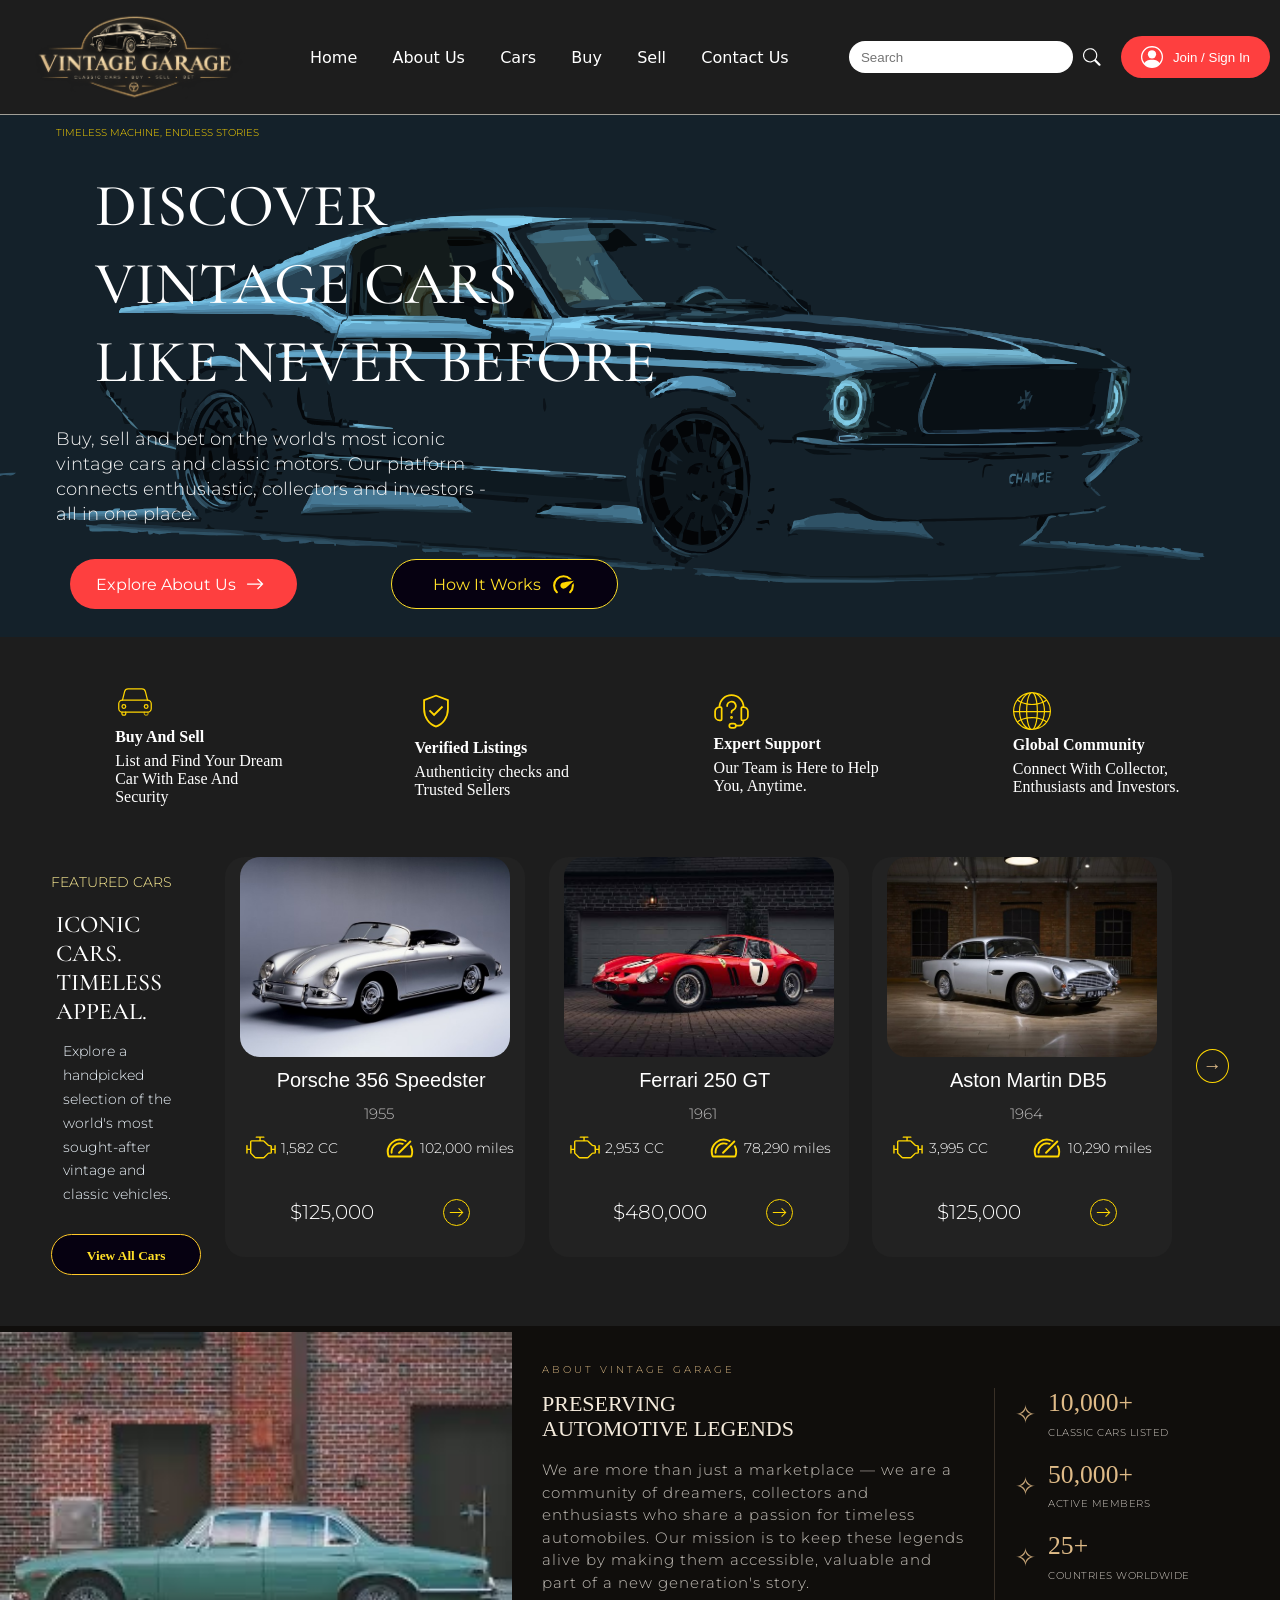
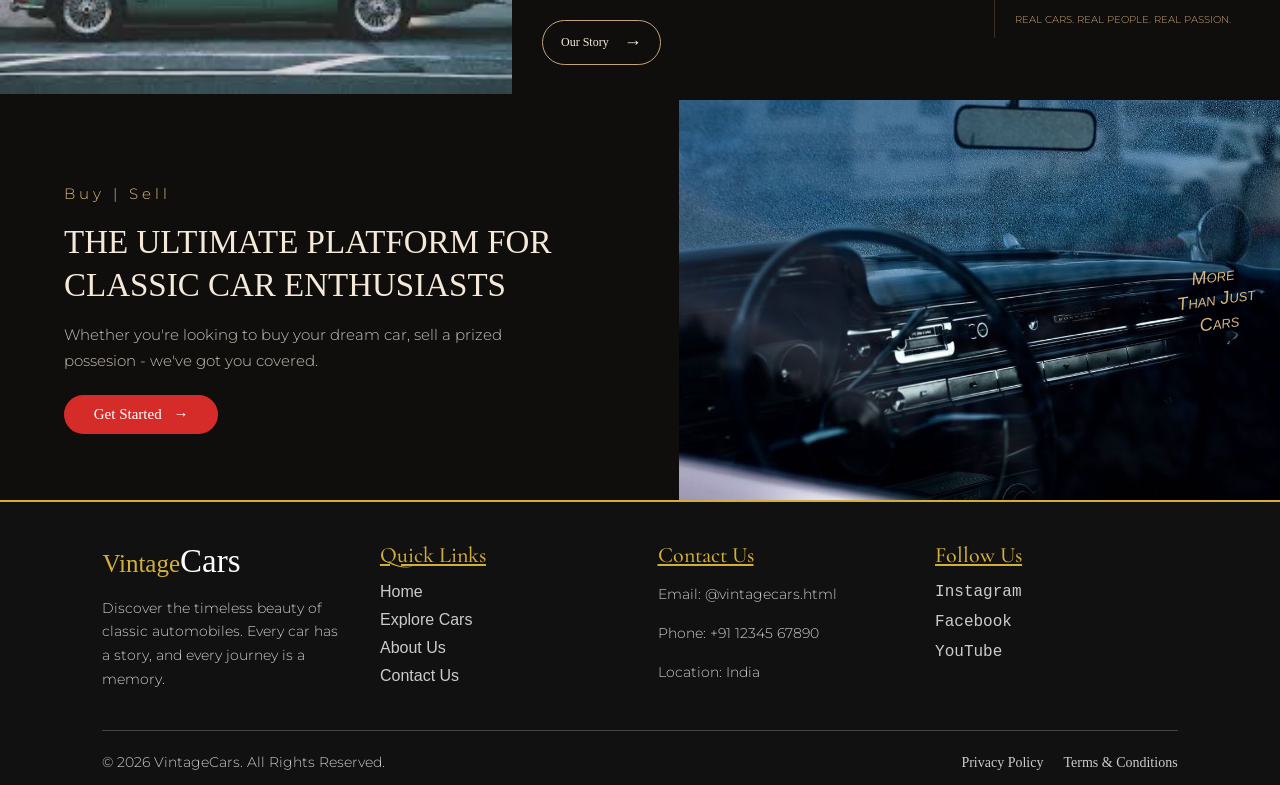
==== commit 21e26a56: "Renamed CSS file and updated HTML" ====
--- a/index.html
+++ b/index.html
@@ -2,7 +2,7 @@
   <head>
   <link rel="stylesheet" href="Style/about.css";>
    <link rel="stylesheet" href="Style/nav.css">
-   <link rel="stylesheet" href="Style/index-header.css">
+   <link rel="stylesheet" href="Style/index-style.css">
    <link rel="preconnect" href="https://fonts.googleapis.com">
 <link rel="preconnect" href="https://fonts.gstatic.com" crossorigin>
 
@@ -22,12 +22,12 @@
       </div>    
 						
       <div class="navi">
-        <div class="nav-tab"><a>Home </a></div>
-        <div class="nav-tab"><a>About Us</a></div>
-        <div class="nav-tab"><a>Cars</a></div>
-        <div class="nav-tab"><a>Buy</a></div>
-        <div class="nav-tab"><a>Sell</a></div>
-        <div class="nav-tab"><a>Contact Us</a></div>
+        <div class="nav-tab"><a href="index.html" target="_self">Home </a></div>
+        <div class="nav-tab"><a href="About.html" target="_self">About Us</a></div>
+        <div class="nav-tab"><a href="cars.html" target="_self">Cars</a></div>
+        <div class="nav-tab"><a href="buy.html" target="_self">Buy</a></div>
+        <div class="nav-tab"><a href="sell.html" target="_self">Sell</a> </div>
+        <div class="nav-tab"><a href="contact.html" target="_self">Contact Us</a></div>
       </div>
 
       <div class="search">
@@ -66,7 +66,7 @@
         <div class="hero-button">
           <!-- <button class="explore"> -->
             <a class="explore" href="About.html">
-            Explore Cars 
+            Explore About Us
             <svg xmlns="http://www.w3.org/2000/svg" width="30" height="30" viewBox="0 0 24 24" style="margin-left:2%;"><path fill="#ffffff" d="m18 12l.354-.354l.353.354l-.353.354zm-12 .5a.5.5 0 0 1 0-1zm8.354-4.854l4 4l-.708.708l-4-4zm4 4.708l-4 4l-.708-.708l4-4zM18 12.5H6v-1h12z"/></svg>
           </a>            
           <!-- </button> -->
@@ -283,7 +283,7 @@
 
 
       <div class="see-all">
-        <svg xmlns="http://www.w3.org/2000/svg" width="33" height="33" viewBox="0 0 24 24"><path fill="#ffd700" d="m18 12l.354-.354l.353.354l-.353.354zm-12 .5a.5.5 0 0 1 0-1zm8.354-4.854l4 4l-.708.708l-4-4zm4 4.708l-4 4l-.708-.708l4-4zM18 12.5H6v-1h12z"/></svg>
+         <a href="cars.html" target="_self">&#x2192;</a>
       </div>
 
     </div>
@@ -407,6 +407,80 @@
     </section>
     <!-- last section close -->
 
+    <!-- footer start -->
+
+    <footer class="footer">
+
+    <div class="footer-container">
+
+        <!-- Website Info -->
+        <div class="footer-box footer-about">
+            <h2>Vintage<span>Cars</span></h2>
+
+            <p>
+                Discover the timeless beauty of classic automobiles.
+                Every car has a story, and every journey is a memory.
+            </p>
+        </div>
+
+
+        <!-- Quick Links -->
+        <div class="footer-box">
+            <h3>Quick Links</h3>
+
+            <ul>
+                <li><a href="index.html">Home</a></li>
+                <li><a href="cars.html">Explore Cars</a></li>
+                <li><a href="about.html">About Us</a></li>
+                <li><a href="contact.html">Contact Us</a></li>
+            </ul>
+        </div>
+
+
+        <!-- Contact Info -->
+        <div class="footer-box">
+            <h3>Contact Us</h3>
+
+            <p>Email: <a href="mailto:vintage_fake.com">
+                @vintagecars.html
+            </a></p>
+
+            <p>Phone: <a href="tel:+91xxx-xxxxxxx">
+                +91 12345 67890
+            </a></p>
+
+            <p>Location: India</p>
+        </div>
+
+
+        <!-- Social Links -->
+        <div class="footer-box">
+            <h3>Follow Us</h3>
+
+            <div class="social-links">
+                <a href="https://www.instagram.com/_user_rwt_/">Instagram</a>
+                <a href="https://www.facebook.com/">Facebook</a>
+                <a href="https://www.youtube.com/">YouTube</a>
+            </div>
+        </div>
+
+    </div>
+
+
+    <!-- Bottom Footer -->
+    <div class="footer-bottom">
+
+        <p>&copy; 2026 VintageCars. All Rights Reserved.</p>
+
+        <div class="footer-policy">
+            <a href=".html">Privacy Policy</a>
+            <a href=".html">Terms & Conditions</a>
+        </div>
+
+    </div>
+
+</footer>
+
 
 
   </body>
--- a/Style/nav.css
+++ b/Style/nav.css
@@ -34,7 +34,17 @@
   .nav-tab{
     flex:auto;
     color:white;
+    font-size:medium;
+    font-weight: lighter;
+    font-family: system-ui, -apple-system, "Segoe UI", Roboto, "Helvetica Neue", "Noto Sans", "Liberation Sans", Arial, sans-serif, "Apple Color Emoji", "Segoe UI Emoji", "Segoe UI Symbol", "Noto Color Emoji";
     }
+      .nav-tab a{
+        color:white;
+        text-decoration: none;
+      }
+        .nav-tab a:hover{
+          color:rgb(255, 224, 100);
+        }
 .search{
   display:flex;
   flex:1;
@@ -51,7 +61,7 @@
     border:none;
     border-radius: 20px;
   }
-  .bi-bi-search
+  .bi-bi-search     /*search-icon*/
   {
     color:white;
   }
--- a/Style/index-style.css
+++ b/Style/index-style.css
@@ -0,0 +1,666 @@
+header{
+   border-top: 1px solid rgba(255, 244, 223, 0.6);
+   background-image: url('../pic/ford.svg');
+   background-color:rgba(20, 178, 240, 0.5);
+   background-blend-mode: multiply;
+   background-size:cover;
+   background-position: center;
+   background-repeat: no-repeat;
+   min-height: 400px;
+}
+
+
+  .hero{
+  display:flex;
+  flex-direction: column;
+  justify-content:center;
+  max-width:700px;
+  }
+
+  .hero-content{
+    max-width:100%;
+    margin-left: 8%;
+  }
+
+    .p-head{
+      color:#ffd700;
+      letter-spacing: 20%;
+      font-size:60%;
+      height:10%;
+    }
+    .head-head{
+      height:60%;
+      width:100%;
+      color:white;
+      font-size:60px;
+      line-height: 1.3;
+      margin:4%;
+      margin-left:6%;
+    }
+    .p-content{
+      height: 30%;
+      color:whitesmoke;
+      line-height:1.4;
+      max-width: 70%;
+      font-size:18px;
+    }
+
+  .hero-button{
+    display:flex;
+    gap:15%;
+    margin-left:10%;
+    margin-top:2%;
+    margin-bottom:4%;
+    font-family: 'Montserrat', sans-serif;
+  }
+    .hero-button a{
+      padding:10px;
+      justify-content: center;
+      font-size:16px;
+      cursor:pointer;
+      width:36%;
+      max-width: 50%;
+      text-decoration: none;
+      transform: all 0.3s ease;
+      font-family: 'Montserrat', sans-serif;
+    }
+
+    .explore{
+    border:none;
+    background-color:rgb(254, 63, 63); 
+    color:#ffffff;
+    border-radius: 30px;
+    display: flex;
+    flex-direction: row;
+    align-items: center;
+    transition: all 0.3s ease;  
+    }
+
+    .hero-button .explore:hover{
+      background-color:transparent;
+      color:rgb(227, 185, 108);
+      border: 1px solid #fe3f3f;
+      box-shadow: 5px 5px 15px rgba(239, 234, 234, 0.762);
+      transform: translateY(-2px);
+    }
+  
+
+    .how{
+      background-color: rgb(6, 1, 17);
+  color:rgb(255, 223, 40);
+  border-radius: 30px;
+  border:1.5px solid #ffdf28;
+  display: flex;
+  flex-direction: row;
+  align-items: center;
+  transition: all 0.2s ease;
+    }
+    .hero-button .how:hover{
+      background-color:transparent;
+      transform: translateY(-1px );
+      box-shadow: 0px 0px 32px rgba(230, 136, 13, 0.78);
+    }
+  
+.icons{
+  display:flex;
+  flex-wrap:wrap;
+  margin-top:3.5%;
+  margin-left:9%;
+  margin-right:6%;
+  gap:10%;
+  }
+  .icon-buy{
+    flex:1;
+    display: flex;
+    flex-direction: column;
+    justify-content: center;
+    align-items: start;
+
+    /* background-color:greenyellow ; */
+  }
+  .icon-check{
+    /* background-color: aqua; */
+    flex:1;
+    display: flex;
+    flex-direction: column;
+    align-items: start;
+    justify-content: center;
+  }
+  .icon-support{
+    /* background-color: chartreuse; */
+    flex:1;
+    display: flex;
+    flex-direction: column;
+    align-items: start;
+    justify-content: center;
+  }
+  .icon-global{
+    /* background-color: chocolate; */
+    flex:1;
+    display: flex;
+    flex-direction: column;
+    align-items:start;
+    justify-content: center;
+  }
+    .icon-head{
+      color: white;
+      font-weight:700;
+      margin-top: 3.3%;
+      margin-bottom: 3%;
+    }
+    .text{
+      color:white;
+      width:90%;
+    }
+
+
+  /*1 info, 3cars */
+
+.feature-cars{  
+  display:flex;
+  margin:4%;
+  gap:2%;
+}
+  .const-feature{
+    flex:1;
+    display:flex;
+    flex-direction:column;
+  }
+    .const-feature-gold{
+      font-size:12px;
+    }
+    .const-feature-heading{
+      margin-left:2%;
+      color:white;
+      line-height: 1.3;
+    }
+      .const-feature-heading h2{
+        margin:2px;
+      }
+    .const-feature-content{
+      color:aliceblue;
+      margin:2px;
+    }
+      .const-feature-content p{
+        margin:10px;
+      }
+    .const-feature button{
+      font-family: fantasy;
+      font-weight: bolder;
+      width:150px;
+      max-width:100%;
+      padding:13px 20px 10px;
+      background-color: rgb(6, 1, 17);
+      color:rgb(255, 223, 40);
+      border-radius: 30px;
+      border:1.5px solid rgb(255, 201, 40);
+      margin-top: 10%;
+      transition: 0.3s all ease-out;
+    }
+      .const-feature button:hover{
+        transform: rotate(-1deg );
+        background-color:rgb(255, 201, 40);
+        color:rgb(65, 3, 65);
+      }
+  .const-card{
+    flex:1;
+    background-color: rgba(57, 57, 56, 0.202);
+    color:#ffffff;
+    display:flex;
+    flex-direction:column;
+    align-items:center;
+    border-radius: 20px;
+    max-height: 400px;
+    cursor: pointer;
+    transition: 0.4s all ;
+  }
+    .const-card:hover{
+      transform: scale(1.2);
+    }
+
+    .card-img{
+      width: 90%;
+      height: 50%;
+      object-fit: cover;
+      border-radius: 20px;
+      box-sizing: border-box;
+    }
+    .card-name{
+      font-family:'Trebuchet MS', 'Lucida Sans Unicode', 'Lucida Grande', 'Lucida Sans', Arial, sans-serif;
+      color:white;
+      font-size:20px;
+      margin:0;
+      margin-top:2%;
+      margin-left:4%;
+    }
+    .card-year{
+      width: 90%; 
+      height:3%;
+      color:white;
+      font-size:15px;
+      text-align:center;
+      margin:4px;
+      margin-left:4%;
+      color:rgb(189, 188, 188);
+    }
+    .card-info{
+      display: flex;
+      align-items:center;
+      justify-content:center;
+      gap:3%;
+      width:300px;
+      max-width:90%;
+      margin-left:4%;
+      margin-top:2%;
+    }
+      .engine1{
+        flex:1;
+        display:flex;  
+        align-items: center;  
+        gap:4%; 
+      }
+      .speedometer1{
+        flex:1;
+        display:flex;  
+        align-items: center; 
+        gap:4%;
+      }
+    .p-price-arrow{
+      display:flex;
+      width:60%;
+      justify-content:start;
+      justify-content:space-between;
+      align-items:center;
+      margin-left:3%;
+      margin-bottom:2%;
+    }
+      .p-price-arrow p{
+        color:white;
+        font-size:20px;
+      }
+      .p-price-arrow svg{
+        border:1.4px solid #ffd700;
+        border-radius:50%;
+        width:27px;
+        height:27px;
+        }
+
+  .see-all{
+    display:flex;
+    /* width:2% ; */
+    align-items: center;
+    justify-content: center;
+  }
+    .see-all a{
+      background-color: transparent;
+      border: 1px solid #ffd700;
+      color:#dfbb88;
+      font-size:19px;
+      border-radius: 50%;
+      display: inline-flex;
+      justify-content: center;
+      align-items: center;
+      padding: 5px 6px;
+      text-decoration: none;
+      cursor: pointer;
+      transition: 0.3s all ease-in-out;
+    }
+    .see-all a:hover{
+      transform: translateX(4px);
+      background-color: #dfbb88;
+      color: #393027;
+    }
+
+.middle{
+  display:flex;
+  flex-direction:row;
+  justify-content:space-between;
+  margin:4%;
+  gap:2%;
+}
+.car-garage img{
+  flex:1;
+  display:flex;
+  object-fit:contain; 
+
+} 
+
+/* ABOUT SECTION */
+
+.about-section {
+    width: 100%;
+    display: grid;
+    grid-template-columns: 40% 60%;
+    background-color: #100e0c;
+    color: #f4eadb;
+}
+
+/* LEFT IMAGE */
+
+.about-image {
+    width: 100%;
+    min-width:0;
+    min-height: 350px;
+}
+
+.about-image img {
+    width: 100%;
+    height: 100%;
+    min-height: 350px;
+    display: block;
+    object-fit: contain;
+    object-position: center;
+}
+
+/* RIGHT CONTENT */
+.about-content {
+    display: grid;
+    grid-template-columns: 1.5fr 0.9fr;
+    align-items: center;
+    gap: 25px;
+    padding: 35px 30px;
+    min-width: 0;
+    box-sizing: border-box;
+}
+
+/* ABOUT TEXT */
+
+.about-text {
+    min-width: 0;
+}
+
+
+.about-label {
+  font-family: 'Montserrat', sans-serif;
+  text-transform: uppercase;
+    color: #d9b783;
+    font-size: 10px;
+    letter-spacing: 3px;
+    margin: 0 0 14px;
+}
+
+.about-text h2 {
+    font-family: Georgia, serif;
+    font-size: 22px;
+    font-weight: normal;
+    line-height: 1.12;
+    margin: 0 0 18px;
+}
+
+.about-description {
+    color: #c5c0b9;
+    font-size: 15px;
+    line-height: 1.5;
+    letter-spacing: 1px;
+    margin-bottom: 6%;
+}
+
+/*STORY*/
+
+.about-button {
+    display: inline-flex;
+    align-items: center;
+    gap: 15px;
+    padding: 11px 18px;
+    border: 1px solid #c6a477;
+    border-radius: 30px;
+    color: #f4eadb;
+    text-decoration: none;
+    font-size: 12px;
+    transition: 0.2s;
+}
+
+.about-button:hover {
+    background-color: #c6a477;
+    color: #100e0c;
+}
+
+.about-button span {
+    font-size: 18px;
+}
+
+/* stat */
+
+.about-stats {
+    border-left: 1px solid #393027;
+    padding-left: 8%;
+    min-width: 0;
+}
+
+.stat-item {
+    display: flex;
+    align-items: center;
+    gap: 5%;
+    margin-bottom: 8%;
+}
+  .stat-icon span{
+    display: flex;
+  }
+
+.stat-icon {
+    color: #c6a477;
+    font-size: 25px;
+}
+
+.stat-item h3 {
+    color: #dfbb88;
+    font-family: Georgia, serif;
+    font-size:  2vw;
+    font-weight: normal;
+    margin: 0 0 5px;
+}
+
+.stat-item p {
+    color: #d2ccc4;
+    font-size: 10px;
+    letter-spacing: 0.5px;
+    margin: 0;
+}
+
+.stats-footer {
+    color: #c6a477;
+    font-size: 10px;
+    letter-spacing: 3%;
+    line-height: 1.6;
+    margin-top: 28px;
+}
+
+/* steering-section*/
+
+.steering-section{
+  width: 100%;
+  display: flex;
+  background-color:rgb(16, 14, 12);
+  color:rgb(245, 234, 217);
+}
+  /* left */
+  .steer-content{
+    flex:1;
+    padding: 35px 5%;
+
+    display: flex;
+    flex-direction: column;
+    justify-content: center;
+    align-items: start;
+  }
+    .steer-content h2{
+      font-family: Georgia, 'Times New Roman', Times,  s
+      serif;
+      font-size: 33px;
+      line-height: 1.3;
+      margin: 0 0 15px;
+    }
+
+  .steer-buy_sell{
+    font-size: 15px;
+    letter-spacing: 4px;
+    margin-bottom: 15px;
+    color:rgb(217, 183, 131);
+  }
+
+  .steer-description{
+    font-size: 15px;
+    width: auto;
+    max-width: 450px;
+    color:rgb(201, 194, 184);
+    margin: 0 0 22px;
+  }
+
+  /* butn */
+  .steer-button{
+    display: inline-flex;
+    justify-content: center;
+    width: 28%;
+    gap:10%;
+    padding:11px 18px;
+    color:white;
+    background-color: rgb(213, 44, 41);
+    font-size: 15px;
+    border-radius: 25px;
+    text-decoration: none;
+    transition: 0.3s all;
+  }
+  .steer-button:hover{
+    transform: scale(1.08);
+    box-shadow: 0px 0px 25px rgba(255, 120, 120, 0.851);
+  }
+    /* right img */
+    .steer-img{
+      flex:1;
+      background-image:url('../pic/drive.jpeg');
+      background-size: cover;
+      background-position: center;
+      background-repeat: no-repeat;
+      display: flex;
+      justify-content: end;
+      align-items: center;
+      padding : 25px;
+      box-sizing: border-box;
+      min-height:400px ;
+    }
+    .steer-quote{
+      color:rgb(217, 183, 131);
+      font-family:Verdana, Geneva, Tahoma, sans-serif;
+      font-style: italic;
+      font-size: 18px;
+      line-height: 1.3;
+      text-align: center;
+      transform: rotate(-8deg);
+      font-variant: small-caps;
+
+    }
+
+/* Footer */
+
+.footer {
+    background-color: #111;
+    color: #ccc;
+    padding: 40px 8% 10px;
+    border-top: 2px solid #d4af37;
+}
+
+.footer-container {
+    display: flex;
+    justify-content: space-between;
+    align-items: flex-start;
+    flex-wrap: wrap;
+    gap: 35px;
+    padding-bottom: 35px;
+}
+
+/* Footer Sections */
+.footer-box {
+    display: flex;
+    flex-direction: column;
+    gap: 15px;
+    flex: 1;
+    min-width: 180px;
+}
+
+/* Website Name */
+.footer-about h2 {
+    color: #d4af37;
+    font-size: 25px;
+    margin: 0;
+    font-family: 'georgia', serif;
+}
+
+.footer-about h2 span {
+    color:white;
+    font-size: 33px;
+    font-family: cursive;
+  }
+
+.footer-about p {
+    line-height: 1.5;
+    max-width: 250px;
+}
+
+/* Headings */
+.footer-box h3 {
+    color: #d4af37;
+    font-size: 22px;
+    margin: 0;
+    text-decoration:underline;
+}
+
+/* Links */
+.footer-box ul {
+    list-style: none;
+    padding: 0;
+    margin: 0;
+}
+  .footer-box li {
+      margin-bottom: 10px;
+      font-family: 'Gill Sans', 'Gill Sans MT', Calibri, 'Trebuchet MS', sans-serif;
+  }
+
+.footer a {
+    color: #ccc;
+    text-decoration: none;
+    transition: 0.2s;
+}
+  .footer a:hover {
+      color: #d4af37;
+  }
+
+/* Paragraphs */
+.footer-box p {
+    margin: 0;
+    line-height: 1.7;
+    
+}
+
+/* Social Media */
+.social-links {
+    display: flex;
+    flex-direction: column;
+    align-items: flex-start;
+    gap: 12px;
+    font-family: 'Courier New', Courier, monospace;
+}
+
+/* Btm Footer */
+.footer-bottom {
+    display: flex;
+    justify-content: space-between;
+    align-items: center;
+    flex-wrap: wrap;
+    gap: 15px;
+    border-top: 1px solid #444;
+    padding-top: 20px;
+}
+
+  .footer-bottom p {
+      margin: 0;
+      font-size: 14px;
+  }
+
+  .footer-policy {
+    display: flex;
+    flex-wrap: wrap;
+    gap: 20px;
+}
+    .footer-policy a {
+        font-size: 14px;
+    }
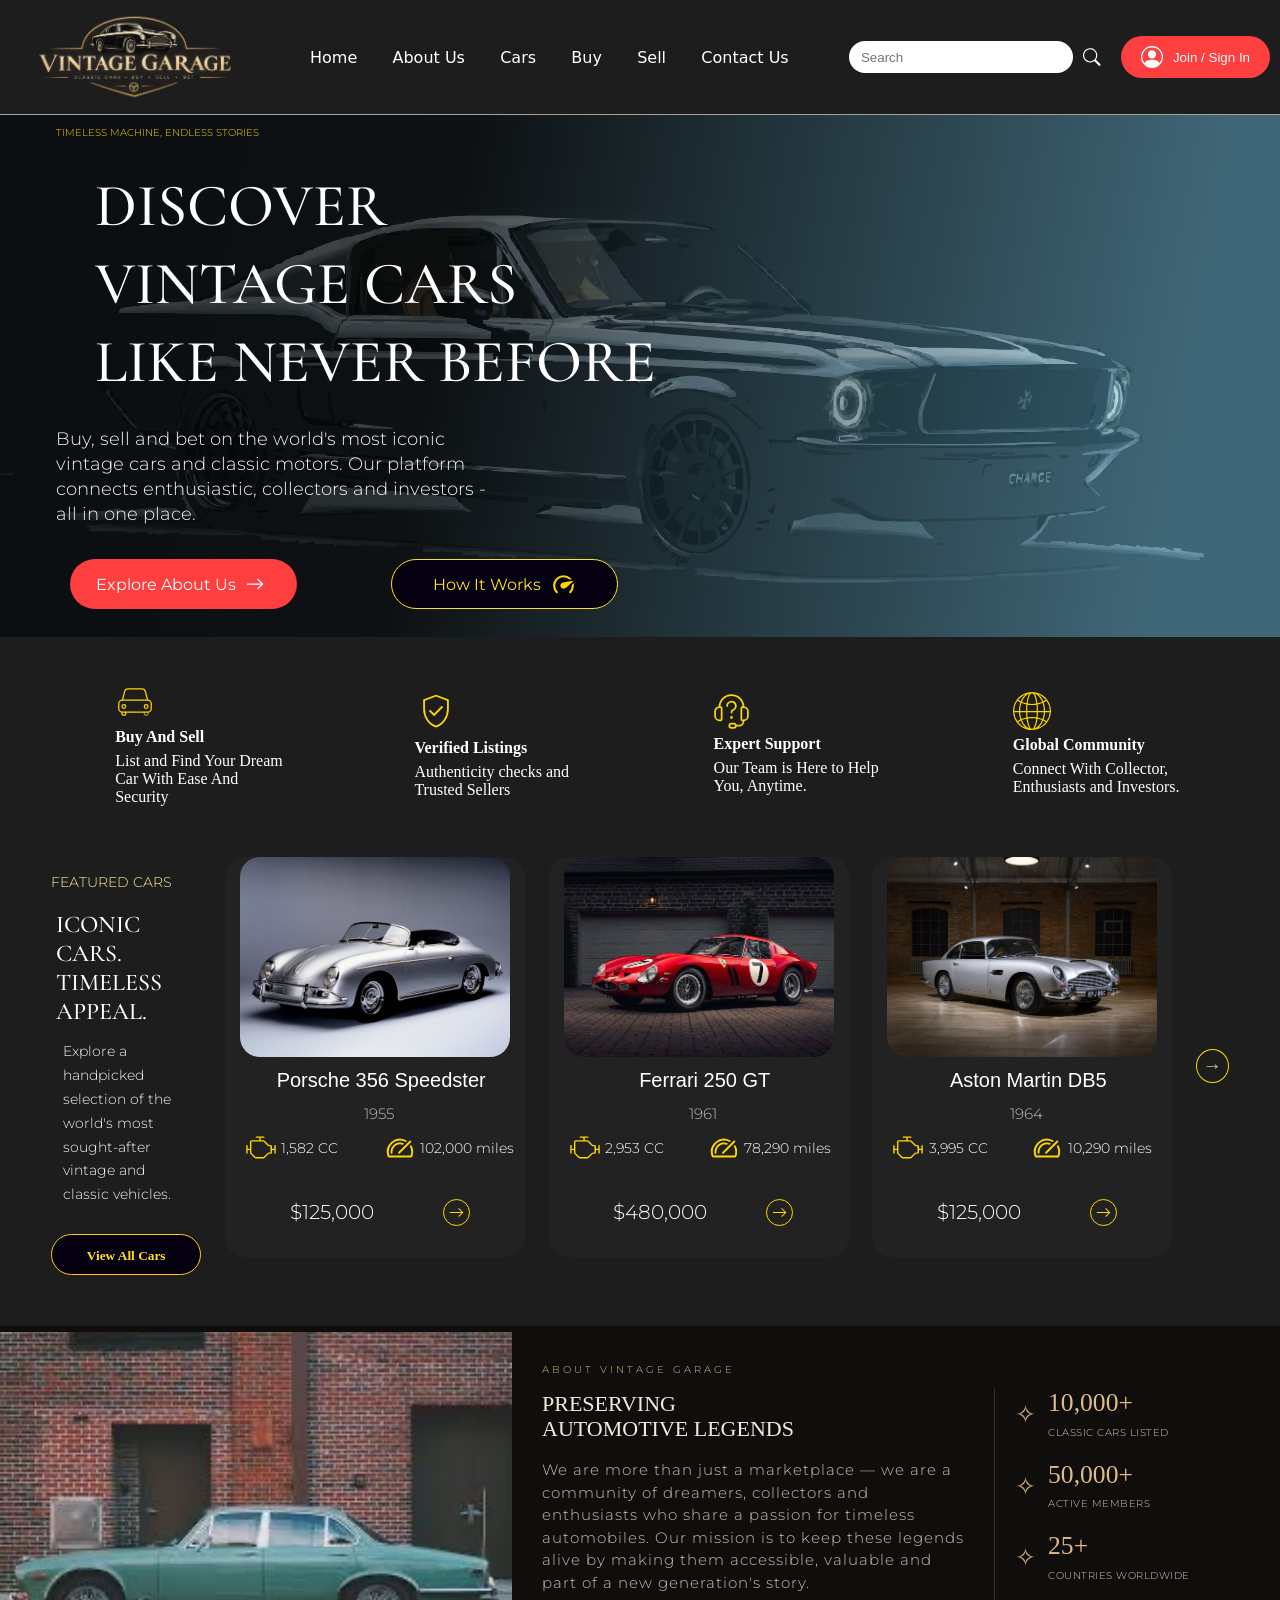
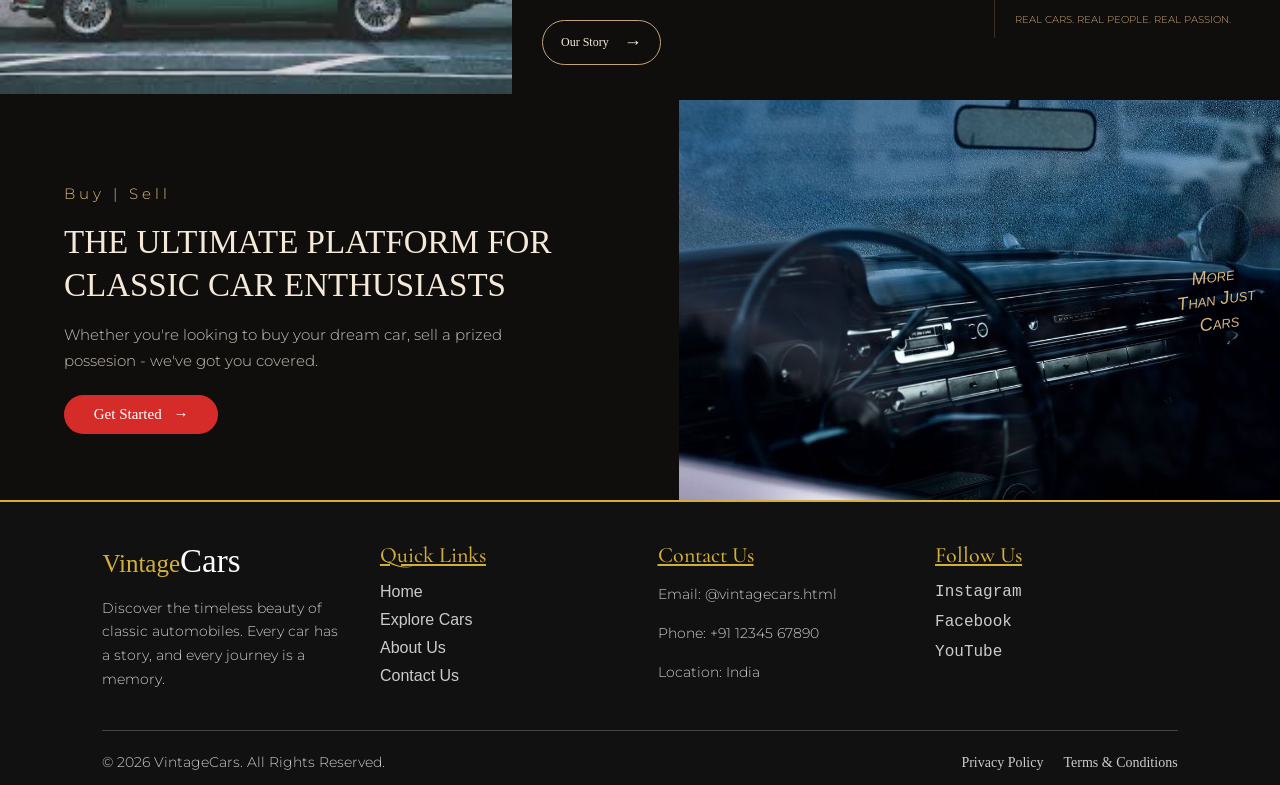
==== commit f7b7c5c6: "Updated pages and add new files" ====
--- a/index.html
+++ b/index.html
@@ -1,6 +1,6 @@
 <html>
   <head>
-  <link rel="stylesheet" href="Style/about.css";>
+  <link rel="stylesheet" href="Style/universal.css";>
    <link rel="stylesheet" href="Style/nav.css">
    <link rel="stylesheet" href="Style/index-style.css">
    <link rel="preconnect" href="https://fonts.googleapis.com">
--- a/Style/universal.css
+++ b/Style/universal.css
@@ -0,0 +1,23 @@
+body
+{
+  padding:0%;
+  margin:0%;
+  background-color: rgba(0, 0, 0, 0.887);
+  color:rgb(255, 239, 150);
+}
+*{
+  box-sizing:border-box;
+}
+
+h1, h2, h3, h4, h5, h6{
+  font-family: 'Cormorant Garamond', serif;
+  font-weight:500;
+  line-height:1.2;
+}
+
+p{
+    font-family: 'Montserrat', sans-serif;
+    font-size: 14px;
+    font-weight: 300;
+    line-height: 1.7;
+}
--- a/Style/nav.css
+++ b/Style/nav.css
@@ -8,7 +8,7 @@
 
   justify-content:space-between;
   align-items: center; 
- 
+
 }
 
 .logo{
--- a/Style/index-style.css
+++ b/Style/index-style.css
@@ -1,8 +1,11 @@
 header{
    border-top: 1px solid rgba(255, 244, 223, 0.6);
-   background-image: url('../pic/ford.svg');
-   background-color:rgba(20, 178, 240, 0.5);
-   background-blend-mode: multiply;
+   background-image: linear-gradient(
+            100deg,
+            rgba(4, 8, 9, 0.8) 5%,
+            rgba(4, 8, 9, 0.7) 35%,
+            rgba(110, 209, 245, 0.378) 90% ),
+            url('../pic/ford.svg');
    background-size:cover;
    background-position: center;
    background-repeat: no-repeat;
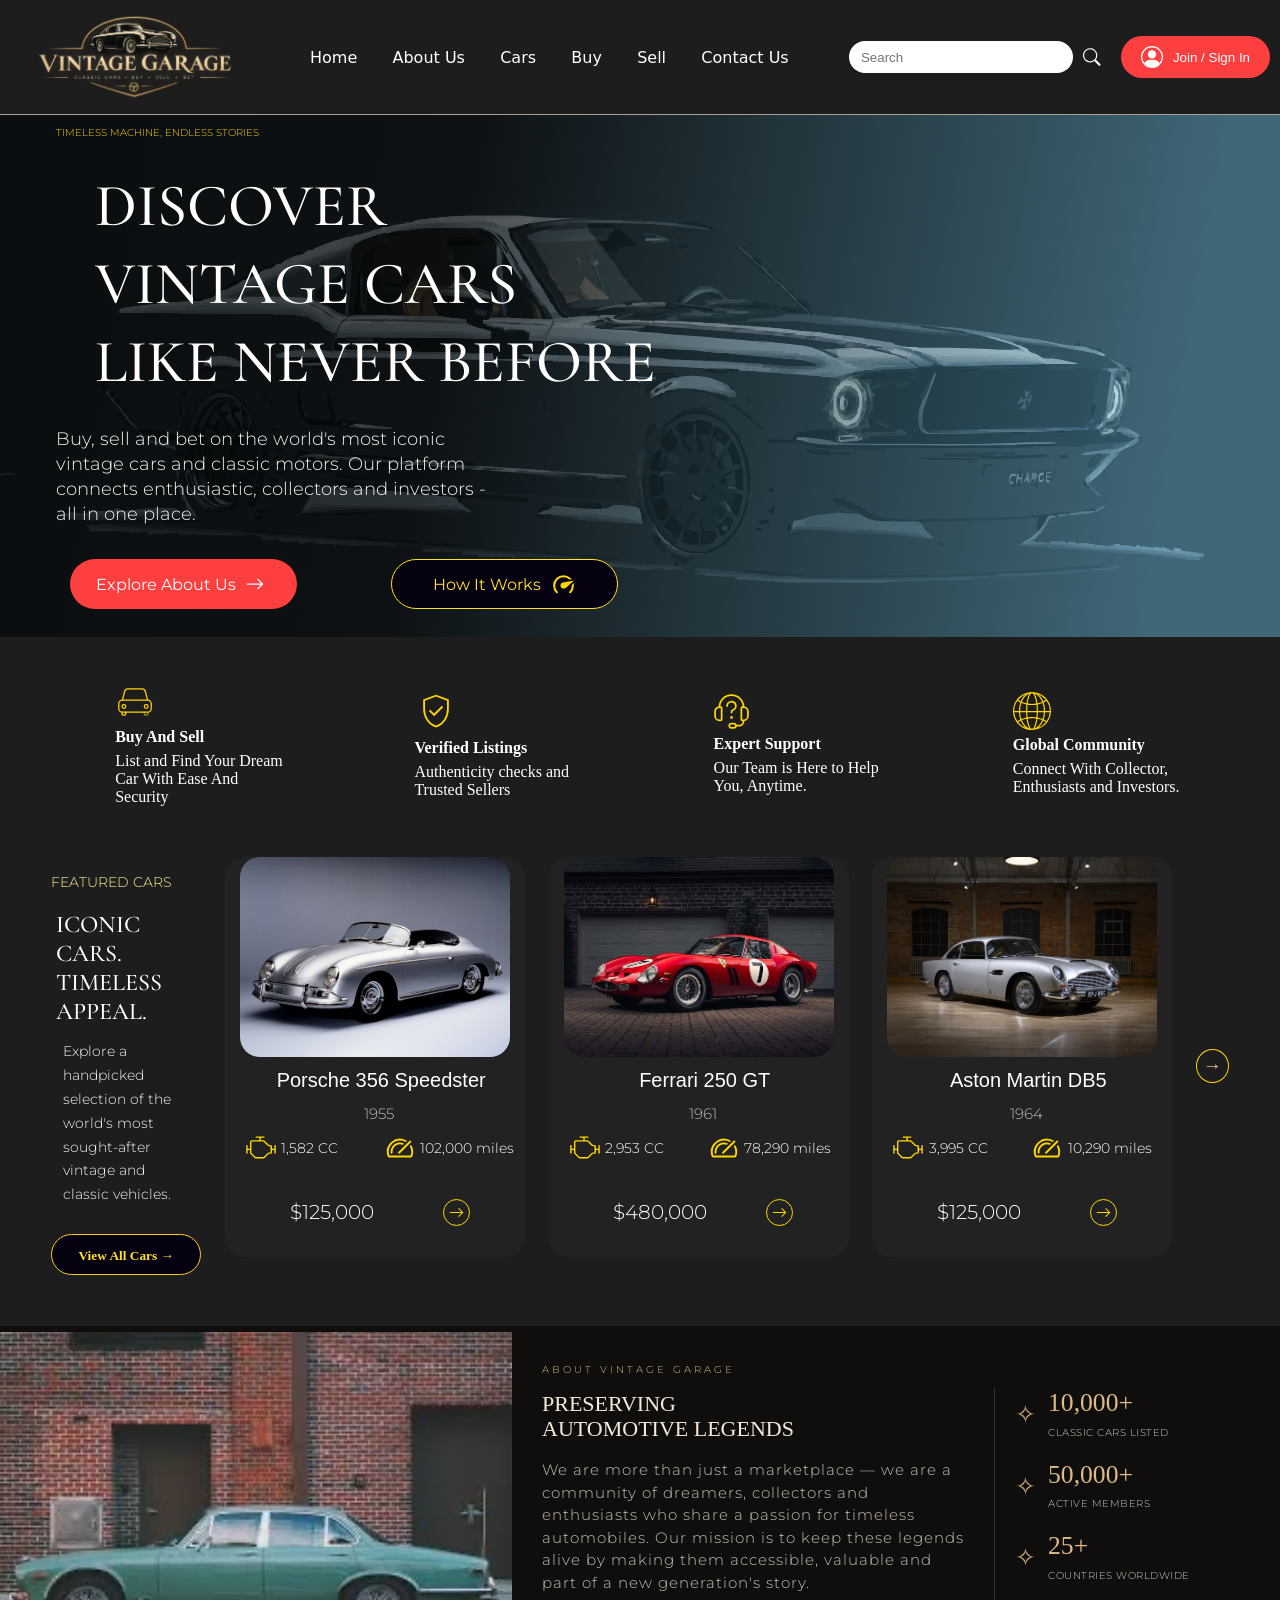
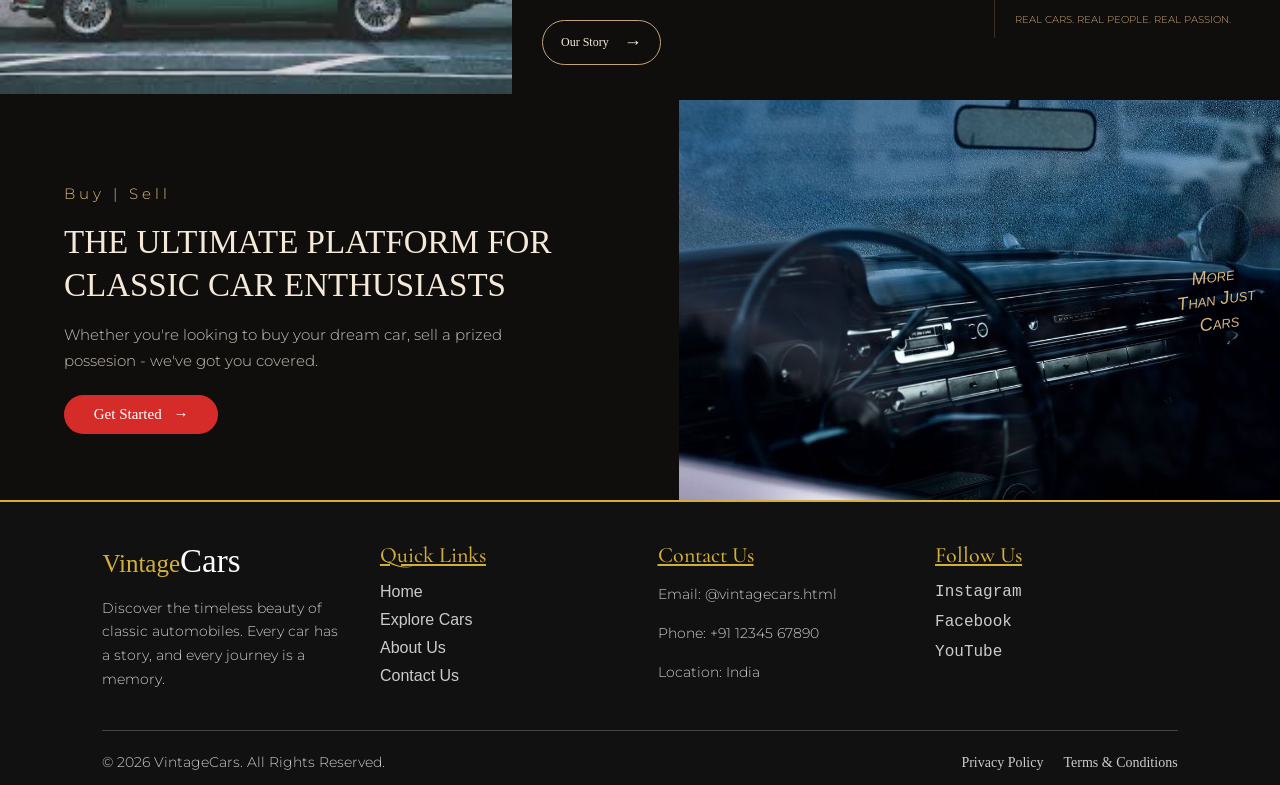
==== commit 77a8e4cf: "Updated Till buy  page" ====
--- a/index.html
+++ b/index.html
@@ -172,7 +172,7 @@
           <p>Explore a handpicked selection of the world's most sought-after vintage and classic vehicles.</p>
         </div>  
           <button>View All Cars
-            <!-- icon of arrow -->
+            &#x2192;
           </button>
 
       </div>
@@ -324,7 +324,7 @@
                 </p>
 
                 <a href="About.html" class="about-button">
-                    Our Story <span>&#x2192</span>
+                    Our Story <span>&#x2192;</span>
                 </a>
 
             </div>
@@ -333,7 +333,7 @@
             <div class="about-stats">
 
                 <div class="stat-item">
-                    <span class="stat-icon">&#10023</span>
+                    <span class="stat-icon">&#10023;</span>
 
                     <div>
                         <h3>10,000+</h3>
@@ -389,7 +389,7 @@
         </P>
 
         <a href="cars.html" class="steer-button">
-          Get Started <span>&#x2192</span>
+          Get Started <span>&#x2192;</span>
         </a>
 
       </div>
--- a/Style/universal.css
+++ b/Style/universal.css
@@ -5,6 +5,7 @@
   background-color: rgba(0, 0, 0, 0.887);
   color:rgb(255, 239, 150);
 }
+
 *{
   box-sizing:border-box;
 }
@@ -21,3 +22,120 @@
     font-weight: 300;
     line-height: 1.7;
 }
+
+
+
+/* Footer */
+
+.footer {
+    background-color: #111;
+    color: #ccc;
+    padding: 40px 8% 10px;
+    border-top: 2px solid #d4af37;
+}
+
+.footer-container {
+    display: flex;
+    justify-content: space-between;
+    align-items: flex-start;
+    flex-wrap: wrap;
+    gap: 35px;
+    padding-bottom: 35px;
+}
+
+/* Footer Sections */
+.footer-box {
+    display: flex;
+    flex-direction: column;
+    gap: 15px;
+    flex: 1;
+    min-width: 180px;
+}
+
+/* Website Name */
+.footer-about h2 {
+    color: #d4af37;
+    font-size: 25px;
+    margin: 0;
+    font-family: 'georgia', serif;
+}
+
+.footer-about h2 span {
+    color:white;
+    font-size: 33px;
+    font-family: cursive;
+  }
+
+.footer-about p {
+    line-height: 1.5;
+    max-width: 250px;
+}
+
+/* Headings */
+.footer-box h3 {
+    color: #d4af37;
+    font-size: 22px;
+    margin: 0;
+    text-decoration:underline;
+}
+
+/* Links */
+.footer-box ul {
+    list-style: none;
+    padding: 0;
+    margin: 0;
+}
+  .footer-box li {
+      margin-bottom: 10px;
+      font-family: 'Gill Sans', 'Gill Sans MT', Calibri, 'Trebuchet MS', sans-serif;
+  }
+
+.footer a {
+    color: #ccc;
+    text-decoration: none;
+    transition: 0.2s;
+}
+  .footer a:hover {
+      color: #d4af37;
+  }
+
+/* Paragraphs */
+.footer-box p {
+    margin: 0;
+    line-height: 1.7;
+    
+}
+
+/* Social Media */
+.social-links {
+    display: flex;
+    flex-direction: column;
+    align-items: flex-start;
+    gap: 12px;
+    font-family: 'Courier New', Courier, monospace;
+}
+
+/* Btm Footer */
+.footer-bottom {
+    display: flex;
+    justify-content: space-between;
+    align-items: center;
+    flex-wrap: wrap;
+    gap: 15px;
+    border-top: 1px solid #444;
+    padding-top: 20px;
+}
+
+  .footer-bottom p {
+      margin: 0;
+      font-size: 14px;
+  }
+
+  .footer-policy {
+    display: flex;
+    flex-wrap: wrap;
+    gap: 20px;
+}
+    .footer-policy a {
+        font-size: 14px;
+    }
--- a/Style/nav.css
+++ b/Style/nav.css
@@ -2,13 +2,10 @@
 {
   display: flex;
   flex-wrap:wrap;
-
   margin:10px;
   gap:20px;
-
   justify-content:space-between;
   align-items: center; 
-
 }
 
 .logo{
@@ -44,6 +41,7 @@
       }
         .nav-tab a:hover{
           color:rgb(255, 224, 100);
+          border-bottom: 1px solid goldenrod;
         }
 .search{
   display:flex;
@@ -86,10 +84,16 @@
     gap:10px;
     border-radius: 30px;
     cursor:pointer;
+    transition: 0.3s all ease;
   }
   .login button svg{
     display:block;
   }
+    .login button:hover{
+      box-shadow: 4px 4px 20px rgba(234, 178, 23, 0.634);
+      background-color: rgb(204, 157, 39);
+
+    }
 
 nav a {
     font-family: 'Montserrat', sans-serif;
--- a/Style/index-style.css
+++ b/Style/index-style.css
@@ -163,6 +163,7 @@
   display:flex;
   margin:4%;
   gap:2%;
+  flex-wrap: wrap;
 }
   .const-feature{
     flex:1;
@@ -552,118 +553,3 @@
       font-variant: small-caps;
 
     }
-
-/* Footer */
-
-.footer {
-    background-color: #111;
-    color: #ccc;
-    padding: 40px 8% 10px;
-    border-top: 2px solid #d4af37;
-}
-
-.footer-container {
-    display: flex;
-    justify-content: space-between;
-    align-items: flex-start;
-    flex-wrap: wrap;
-    gap: 35px;
-    padding-bottom: 35px;
-}
-
-/* Footer Sections */
-.footer-box {
-    display: flex;
-    flex-direction: column;
-    gap: 15px;
-    flex: 1;
-    min-width: 180px;
-}
-
-/* Website Name */
-.footer-about h2 {
-    color: #d4af37;
-    font-size: 25px;
-    margin: 0;
-    font-family: 'georgia', serif;
-}
-
-.footer-about h2 span {
-    color:white;
-    font-size: 33px;
-    font-family: cursive;
-  }
-
-.footer-about p {
-    line-height: 1.5;
-    max-width: 250px;
-}
-
-/* Headings */
-.footer-box h3 {
-    color: #d4af37;
-    font-size: 22px;
-    margin: 0;
-    text-decoration:underline;
-}
-
-/* Links */
-.footer-box ul {
-    list-style: none;
-    padding: 0;
-    margin: 0;
-}
-  .footer-box li {
-      margin-bottom: 10px;
-      font-family: 'Gill Sans', 'Gill Sans MT', Calibri, 'Trebuchet MS', sans-serif;
-  }
-
-.footer a {
-    color: #ccc;
-    text-decoration: none;
-    transition: 0.2s;
-}
-  .footer a:hover {
-      color: #d4af37;
-  }
-
-/* Paragraphs */
-.footer-box p {
-    margin: 0;
-    line-height: 1.7;
-    
-}
-
-/* Social Media */
-.social-links {
-    display: flex;
-    flex-direction: column;
-    align-items: flex-start;
-    gap: 12px;
-    font-family: 'Courier New', Courier, monospace;
-}
-
-/* Btm Footer */
-.footer-bottom {
-    display: flex;
-    justify-content: space-between;
-    align-items: center;
-    flex-wrap: wrap;
-    gap: 15px;
-    border-top: 1px solid #444;
-    padding-top: 20px;
-}
-
-  .footer-bottom p {
-      margin: 0;
-      font-size: 14px;
-  }
-
-  .footer-policy {
-    display: flex;
-    flex-wrap: wrap;
-    gap: 20px;
-}
-    .footer-policy a {
-        font-size: 14px;
-    }
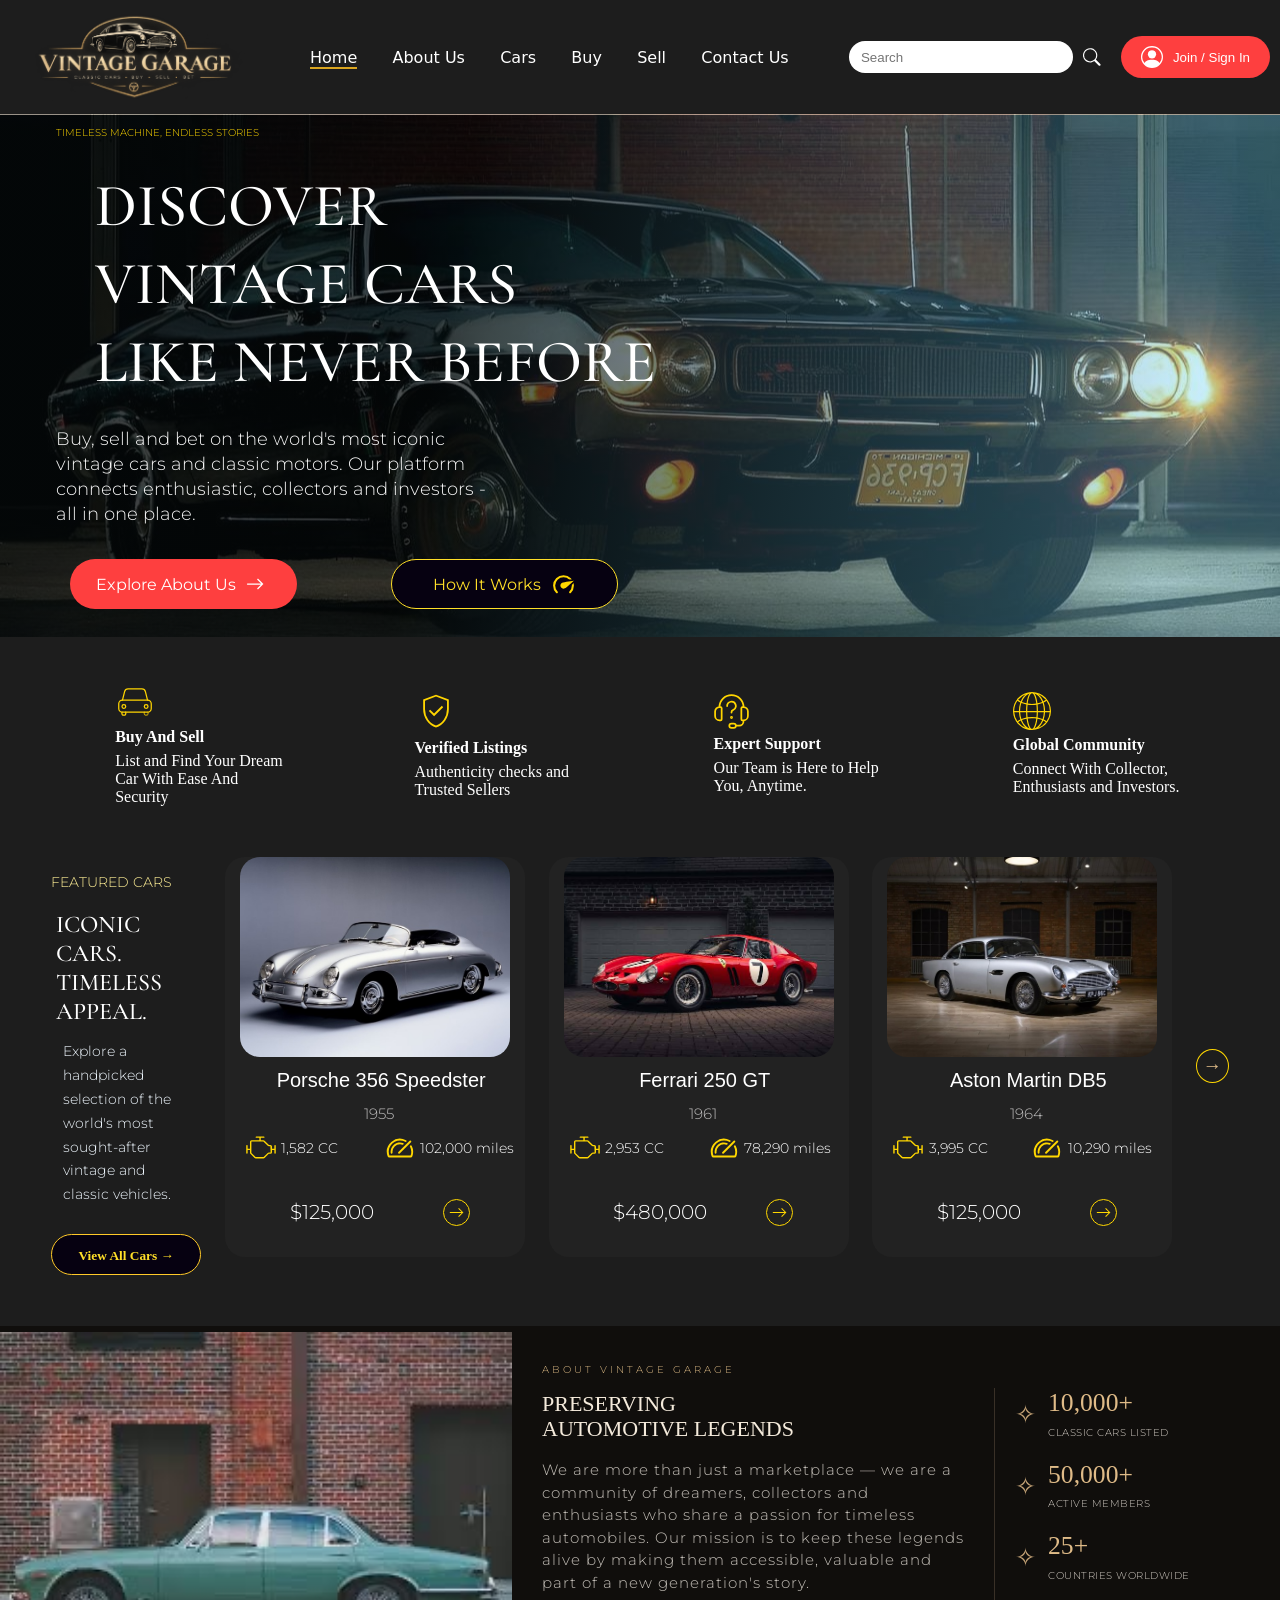
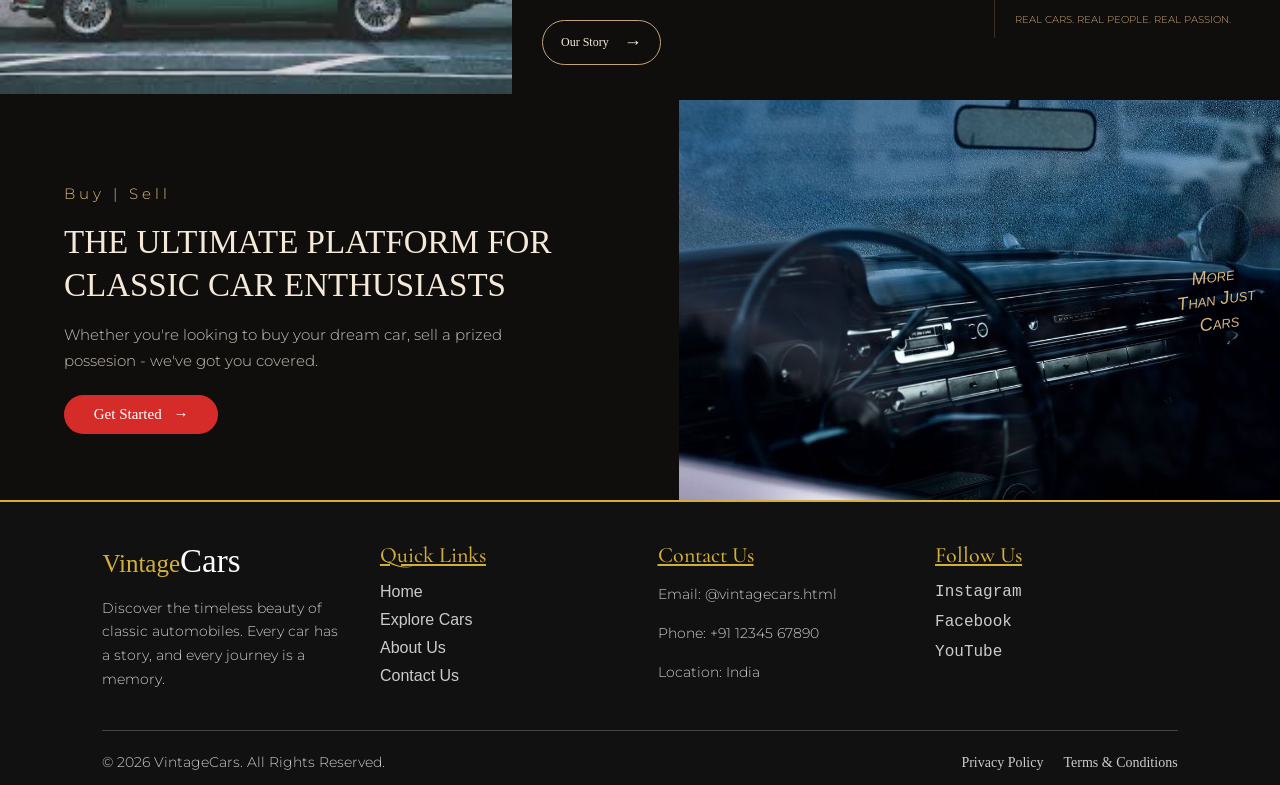
==== commit 5cbc39e8: "Start sell page" ====
--- a/index.html
+++ b/index.html
@@ -12,7 +12,6 @@
 
     </style>
 
-
    </head>
   <body>
 	  <div class="top">
@@ -22,7 +21,7 @@
       </div>    
 						
       <div class="navi">
-        <div class="nav-tab"><a href="index.html" target="_self">Home </a></div>
+        <div class="nav-tab"><a href="index.html" target="_self" style="border-bottom: 2px solid goldenrod;">Home </a></div>
         <div class="nav-tab"><a href="About.html" target="_self">About Us</a></div>
         <div class="nav-tab"><a href="cars.html" target="_self">Cars</a></div>
         <div class="nav-tab"><a href="buy.html" target="_self">Buy</a></div>
--- a/Style/index-style.css
+++ b/Style/index-style.css
@@ -5,7 +5,7 @@
             rgba(4, 8, 9, 0.8) 5%,
             rgba(4, 8, 9, 0.7) 35%,
             rgba(110, 209, 245, 0.378) 90% ),
-            url('../pic/ford.svg');
+            url('../pic/indexford.jpeg');
    background-size:cover;
    background-position: center;
    background-repeat: no-repeat;
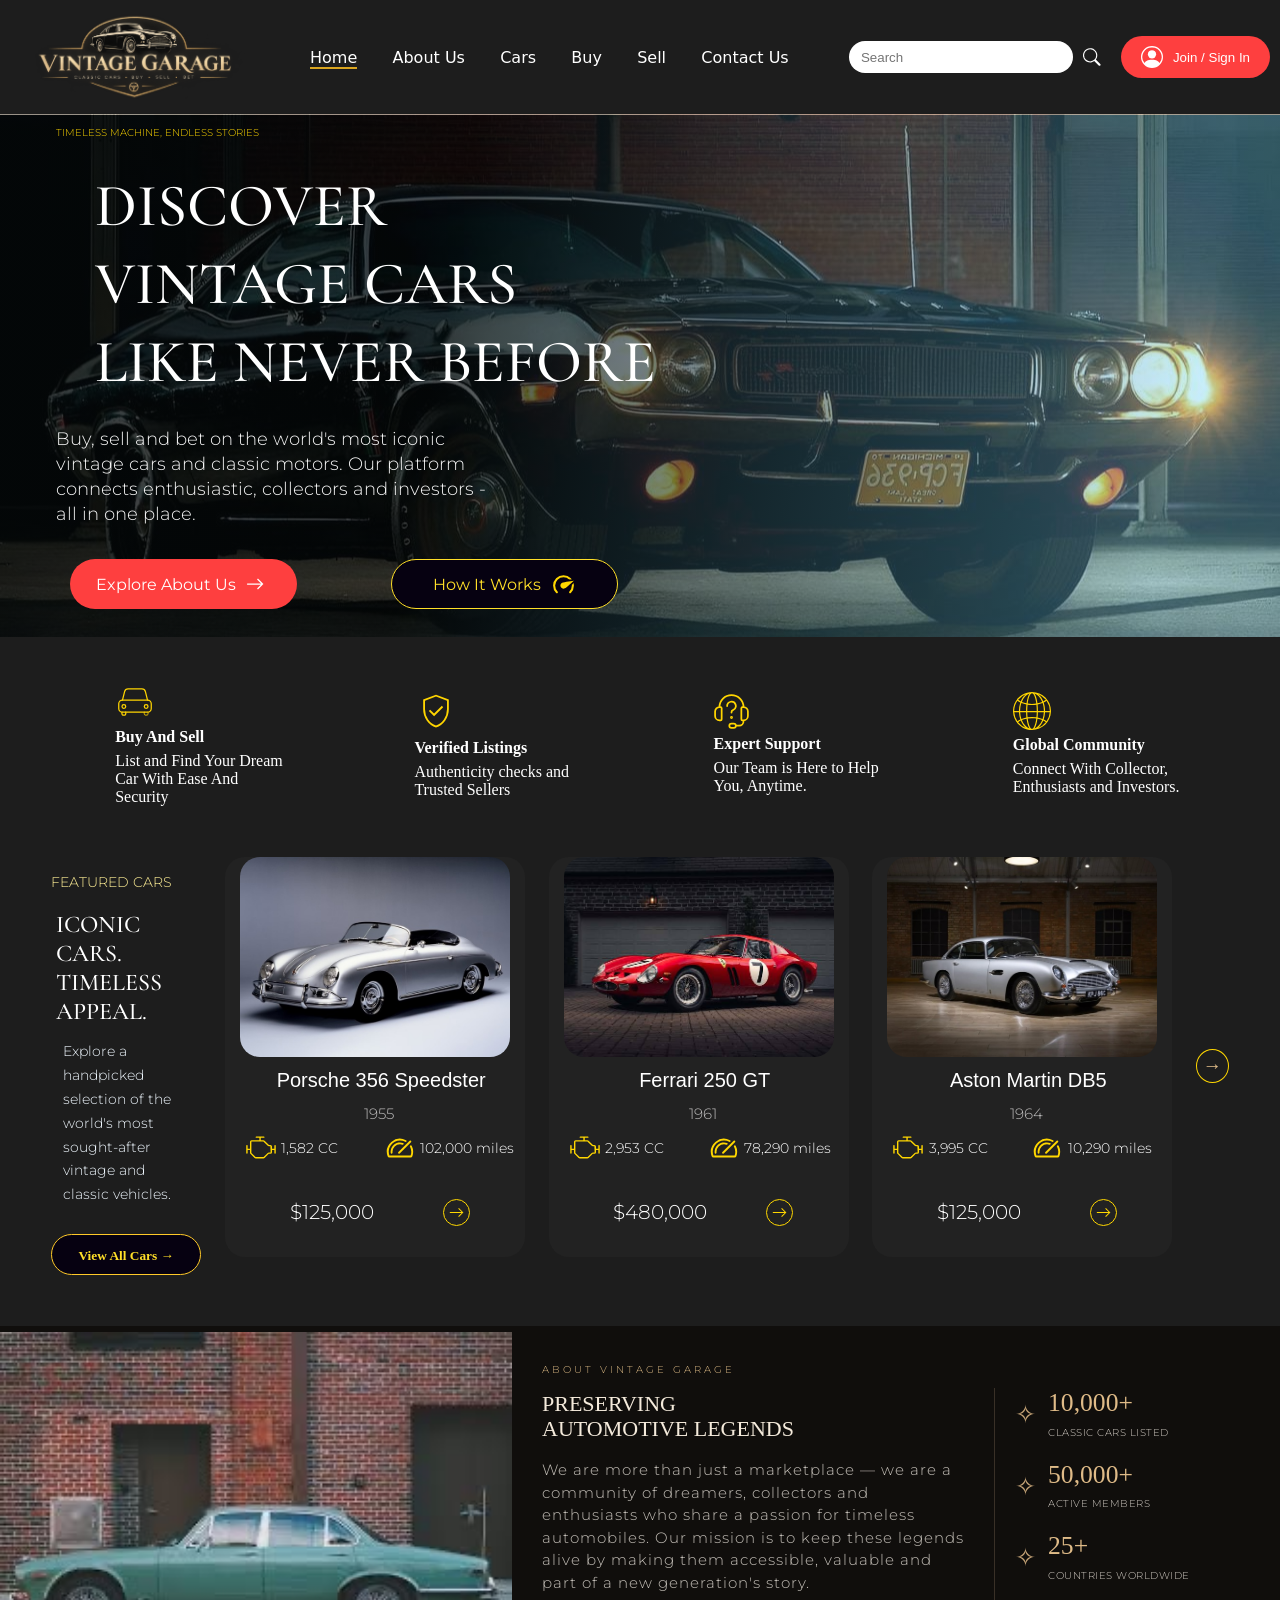
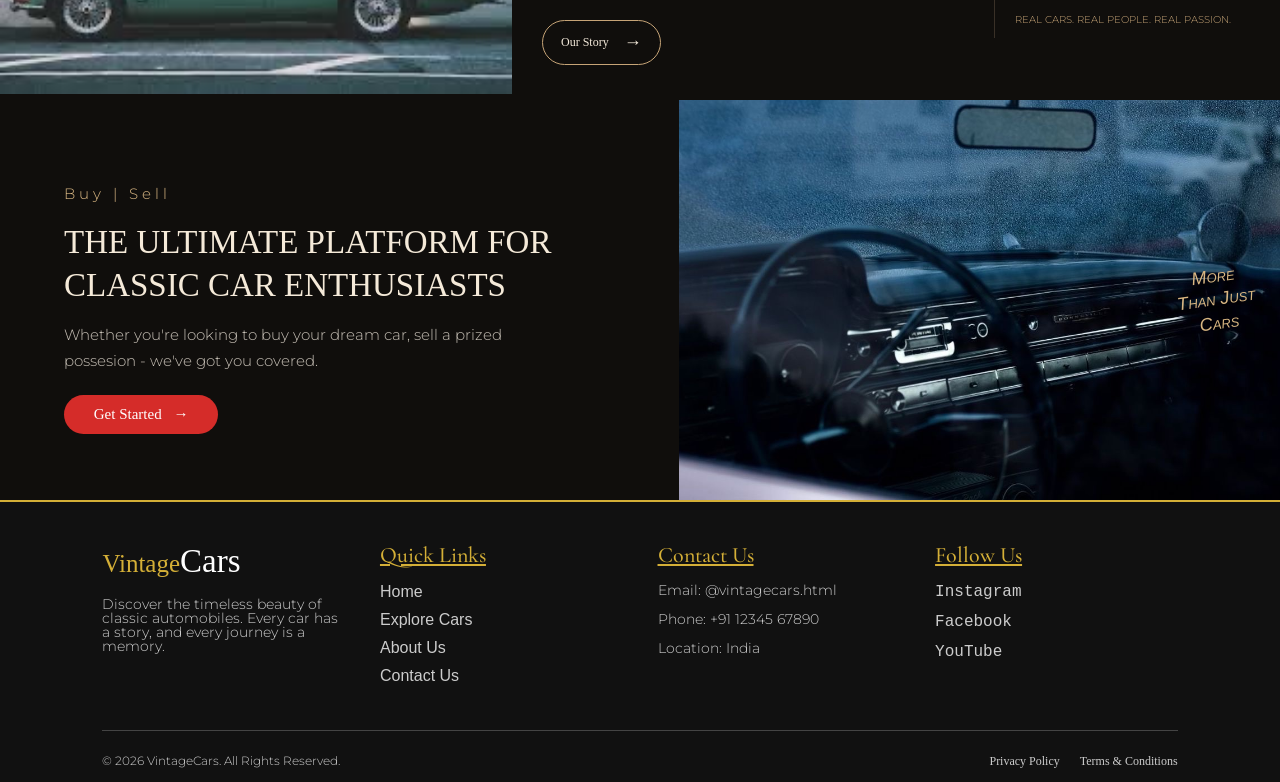
==== commit 2e836027: "Updated Vintage" ====
--- a/index.html
+++ b/index.html
@@ -37,13 +37,15 @@
       </div>
 
       <div  class="login">
-        <button>
-          <svg xmlns="http://www.w3.org/2000/svg" width="22" height="22" fill="currentColor" class="bi-bi-person-circle" viewBox="0 0 16 16">
-            <path d="M11 6a3 3 0 1 1-6 0 3 3 0 0 1 6 0"/>
-            <path fill-rule="evenodd" d="M0 8a8 8 0 1 1 16 0A8 8 0 0 1 0 8m8-7a7 7 0 0 0-5.468 11.37C3.242 11.226 4.805 10 8 10s4.757 1.225 5.468 2.37A7 7 0 0 0 8 1"/>
-          </svg>
-          Join / Sign In
-        </button>
+        <a href="loginpage.html">
+          <button>
+            <svg xmlns="http://www.w3.org/2000/svg" width="22" height="22" fill="currentColor" class="bi-bi-person-circle" viewBox="0 0 16 16">
+              <path d="M11 6a3 3 0 1 1-6 0 3 3 0 0 1 6 0"/>
+              <path fill-rule="evenodd" d="M0 8a8 8 0 1 1 16 0A8 8 0 0 1 0 8m8-7a7 7 0 0 0-5.468 11.37C3.242 11.226 4.805 10 8 10s4.757 1.225 5.468 2.37A7 7 0 0 0 8 1"/>
+            </svg>
+            Join / Sign In
+          </button>
+        </a>
       </div>     
     </div>
 
--- a/Style/universal.css
+++ b/Style/universal.css
@@ -69,6 +69,7 @@
 .footer-about p {
     line-height: 1.5;
     max-width: 250px;
+
 }
 
 /* Headings */
@@ -102,8 +103,7 @@
 /* Paragraphs */
 .footer-box p {
     margin: 0;
-    line-height: 1.7;
-    
+    line-height: 1;
 }
 
 /* Social Media */
@@ -128,7 +128,7 @@
 
   .footer-bottom p {
       margin: 0;
-      font-size: 14px;
+      font-size: 12px;
   }
 
   .footer-policy {
@@ -137,5 +137,5 @@
     gap: 20px;
 }
     .footer-policy a {
-        font-size: 14px;
+        font-size: 12px;
     }
--- a/Style/index-style.css
+++ b/Style/index-style.css
@@ -1,3 +1,7 @@
+a{
+  text-decoration: none;
+}
+
 header{
    border-top: 1px solid rgba(255, 244, 223, 0.6);
    background-image: linear-gradient(
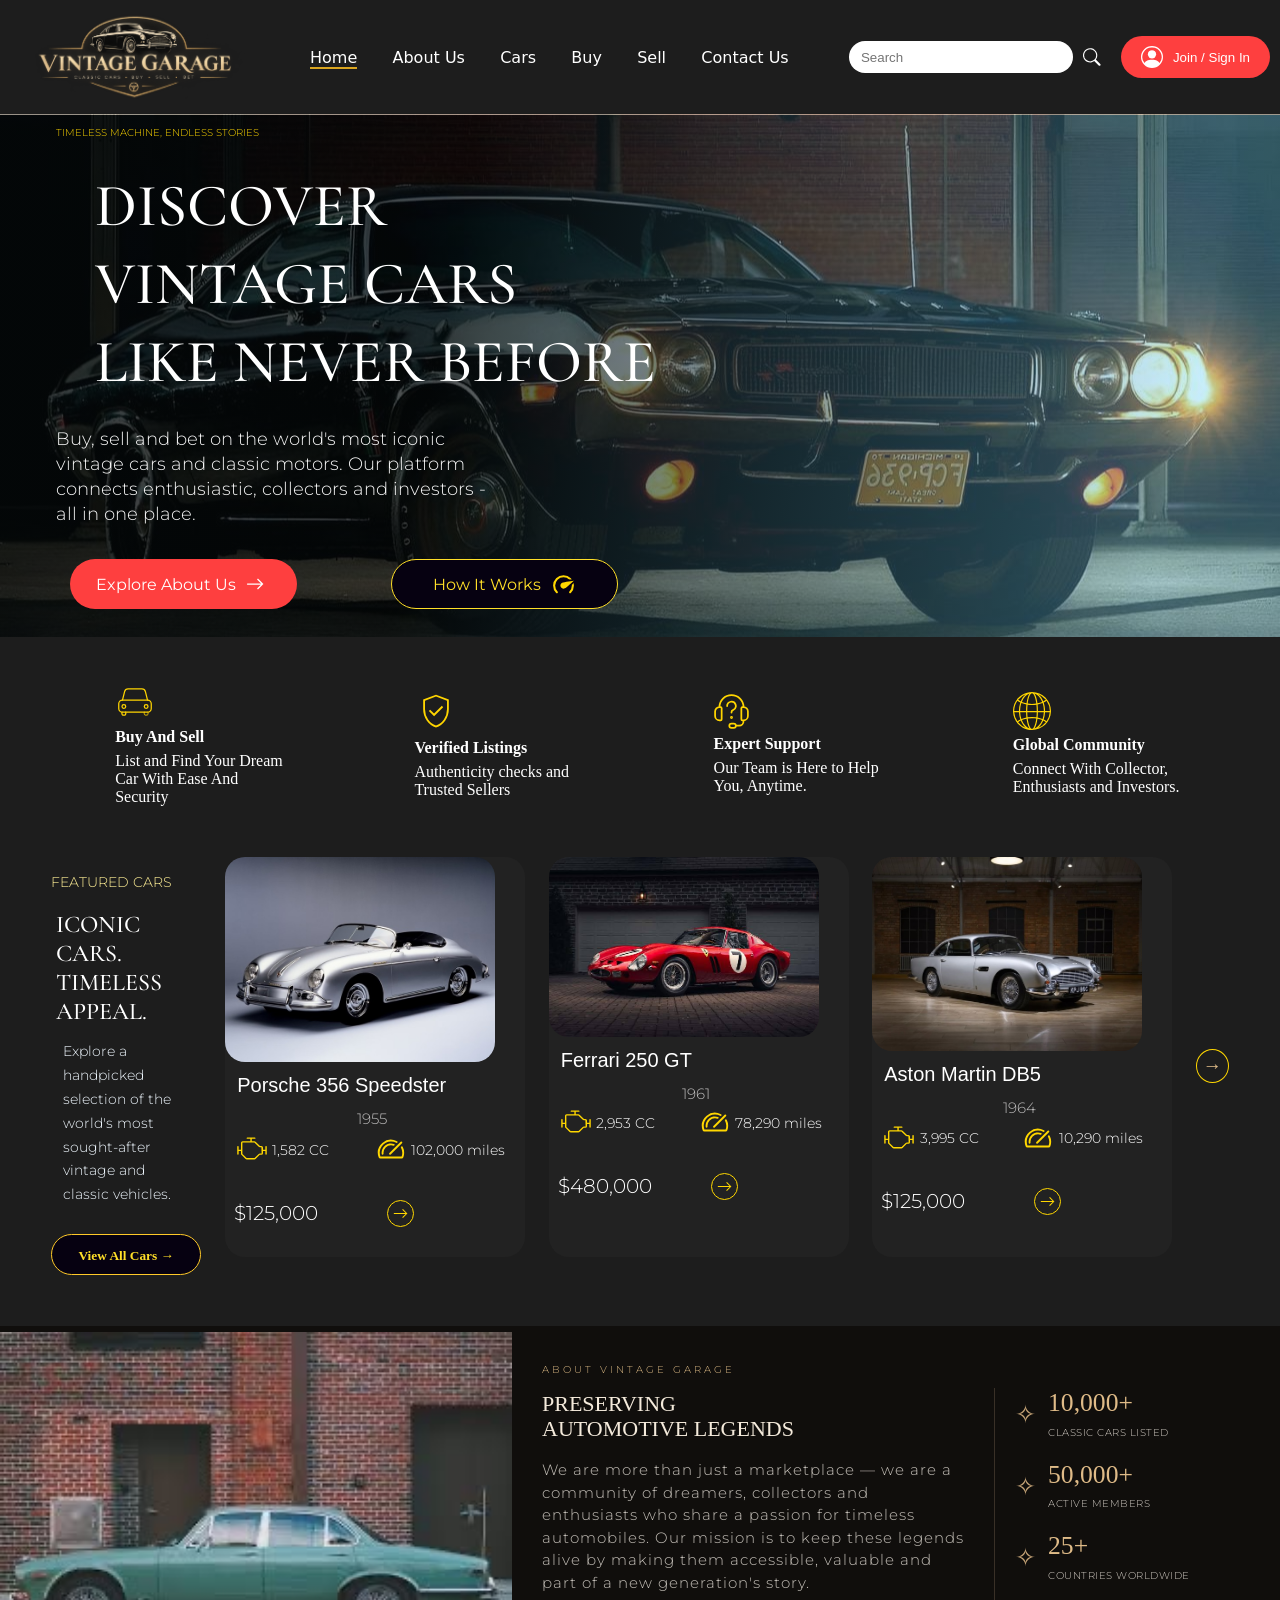
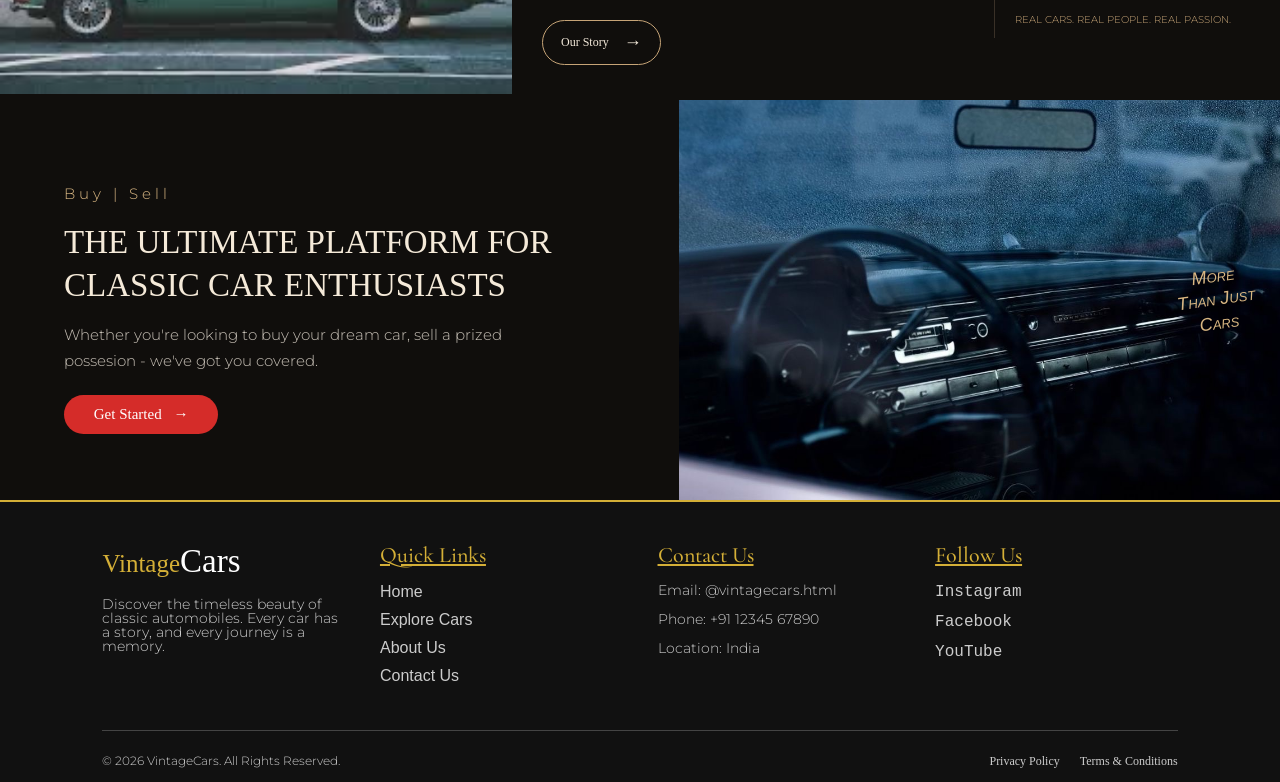
==== commit 6d3dadfc: "Index.html" ====
--- a/index.html
+++ b/index.html
@@ -179,6 +179,7 @@
       </div>
 
       <div class="const-card">
+        <a href="cars.html">
 
         <img class="card-img" src="pic/Porsche-356.jpeg">
         <p class="card-name">
@@ -209,10 +210,12 @@
           <svg xmlns="http://www.w3.org/2000/svg" width="35" height="35" viewBox="0 0 24 24"><path fill="#ffd700" d="m18 12l.354-.354l.353.354l-.353.354zm-12 .5a.5.5 0 0 1 0-1zm8.354-4.854l4 4l-.708.708l-4-4zm4 4.708l-4 4l-.708-.708l4-4zM18 12.5H6v-1h12z"/></svg>
         </div>
 
+        </a>
       </div>
       <!--  -->
       
       <div class="const-card">
+        <a href="cars.html">
 
         <img class="card-img" src="pic/ferrari250.jpeg">
         <p class="card-name">
@@ -243,6 +246,7 @@
           <svg xmlns="http://www.w3.org/2000/svg" width="35" height="35" viewBox="0 0 24 24"><path fill="#ffd700" d="m18 12l.354-.354l.353.354l-.353.354zm-12 .5a.5.5 0 0 1 0-1zm8.354-4.854l4 4l-.708.708l-4-4zm4 4.708l-4 4l-.708-.708l4-4zM18 12.5H6v-1h12z"/></svg>
         </div>
 
+        </a>
       </div>
 
           <!--  -->
@@ -250,6 +254,7 @@
 
 
       <div class="const-card">
+        <a href="cars.html">
 
         <img class="card-img" src="pic/aston-martin.jpeg">
         <p class="card-name">
@@ -279,7 +284,7 @@
           <p>$125,000</p>
           <svg xmlns="http://www.w3.org/2000/svg" width="35" height="35" viewBox="0 0 24 24"><path fill="#ffd700" d="m18 12l.354-.354l.353.354l-.353.354zm-12 .5a.5.5 0 0 1 0-1zm8.354-4.854l4 4l-.708.708l-4-4zm4 4.708l-4 4l-.708-.708l4-4zM18 12.5H6v-1h12z"/></svg>
         </div>
-
+        </a>
       </div>
 
 
--- a/Style/index-style.css
+++ b/Style/index-style.css
@@ -1,5 +1,6 @@
 a{
   text-decoration: none;
+  color: inherit;
 }
 
 header{
